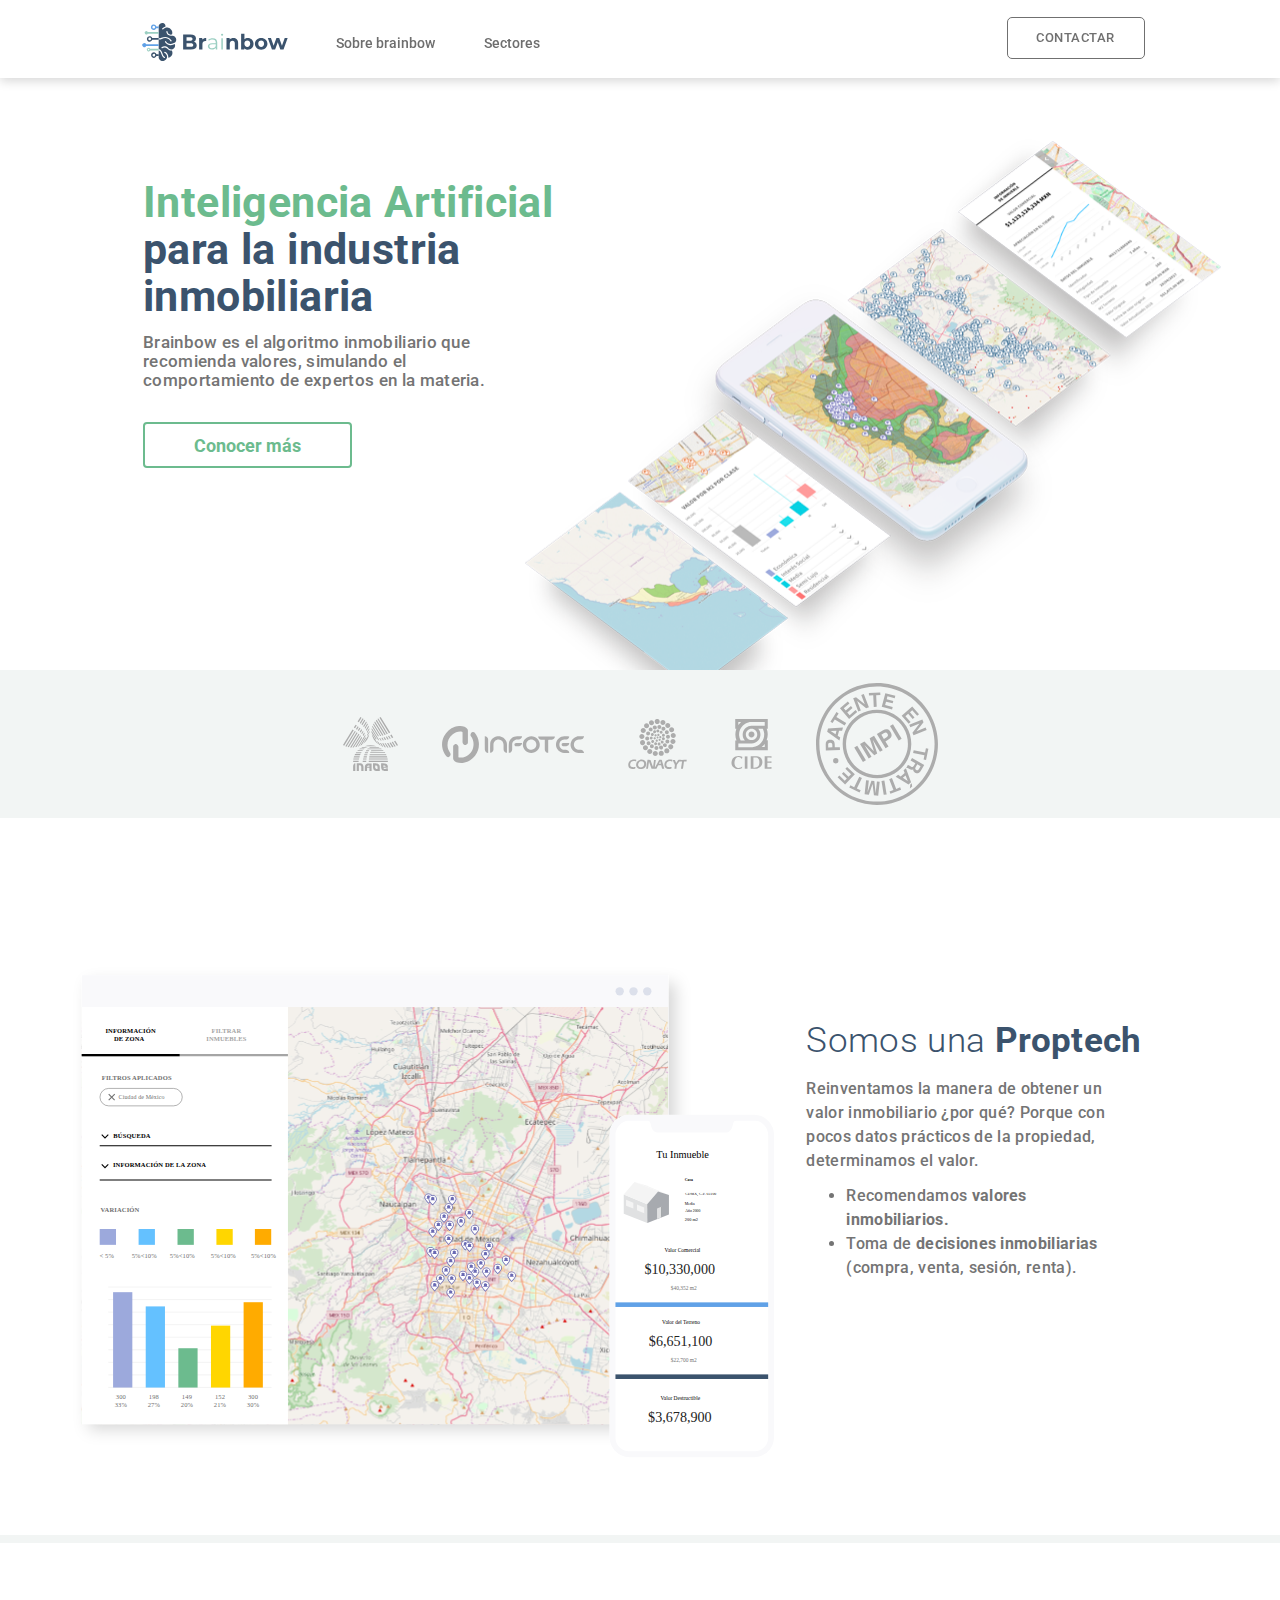
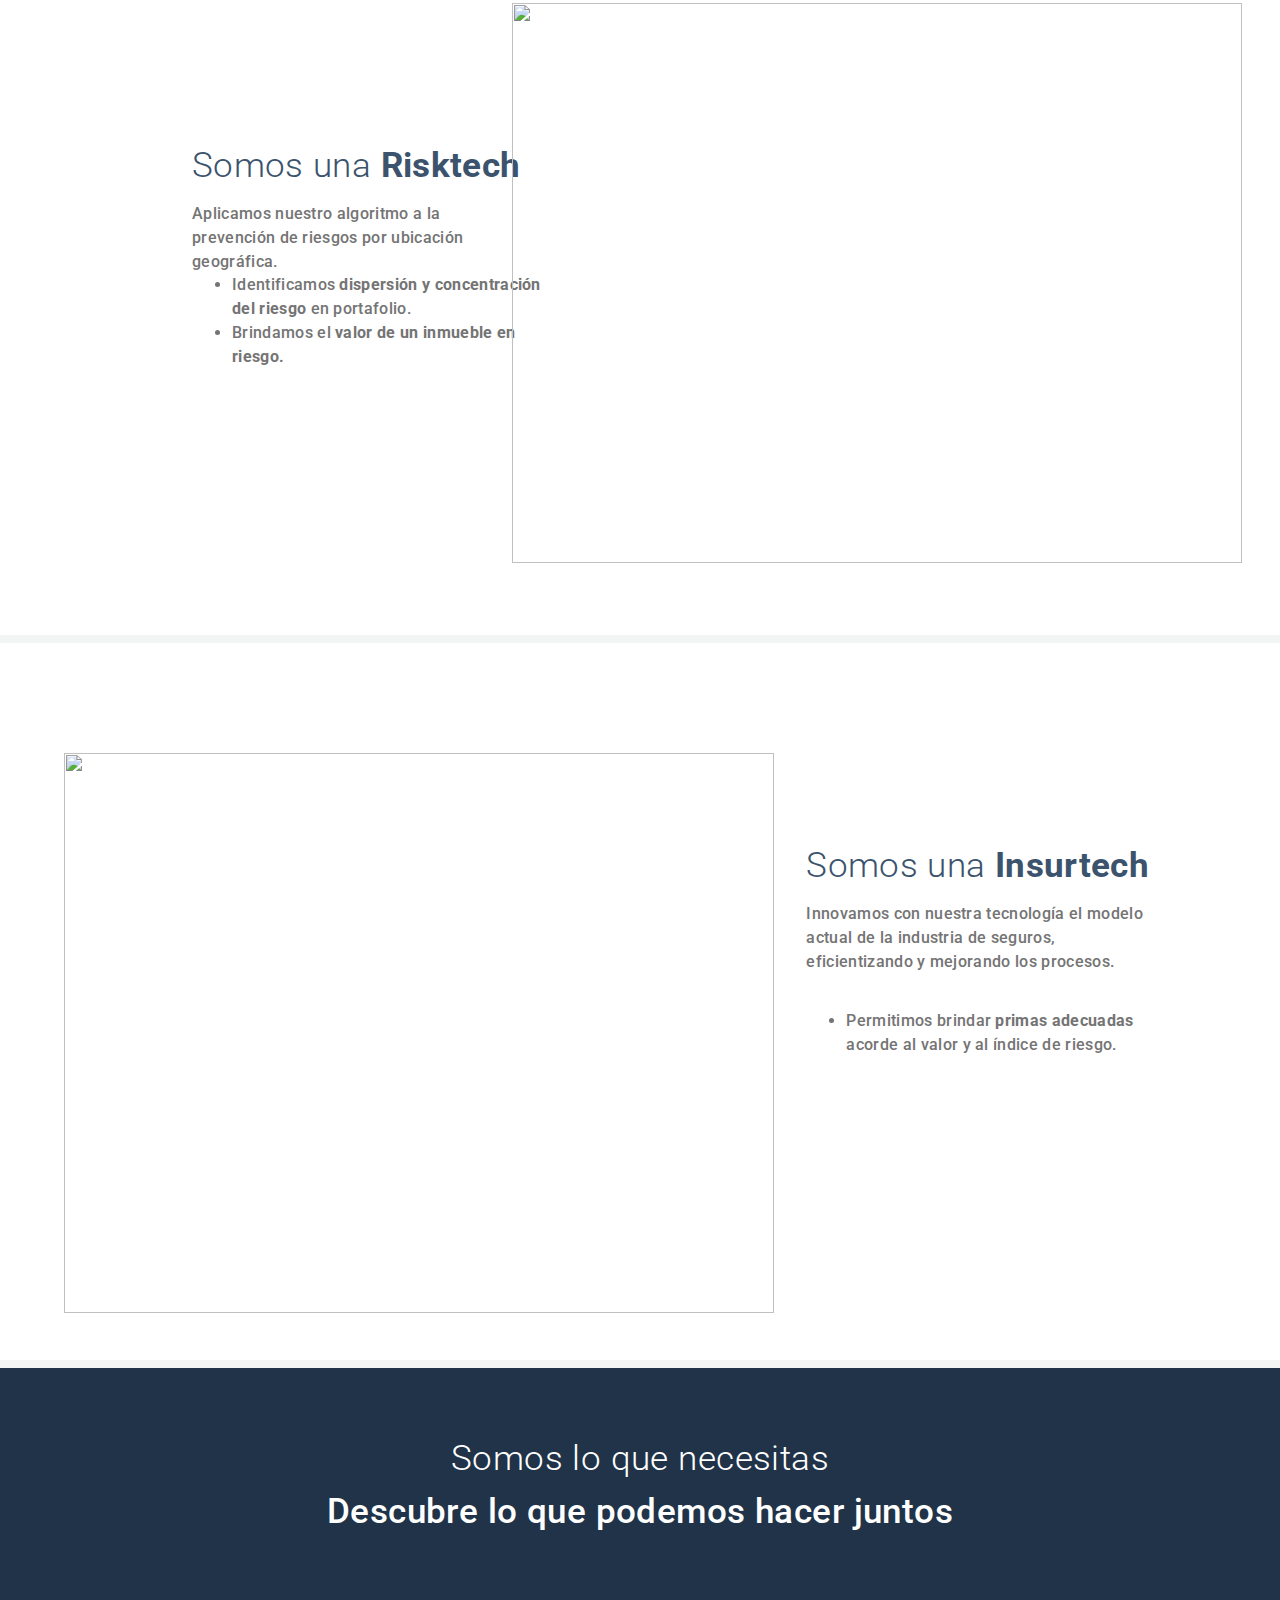
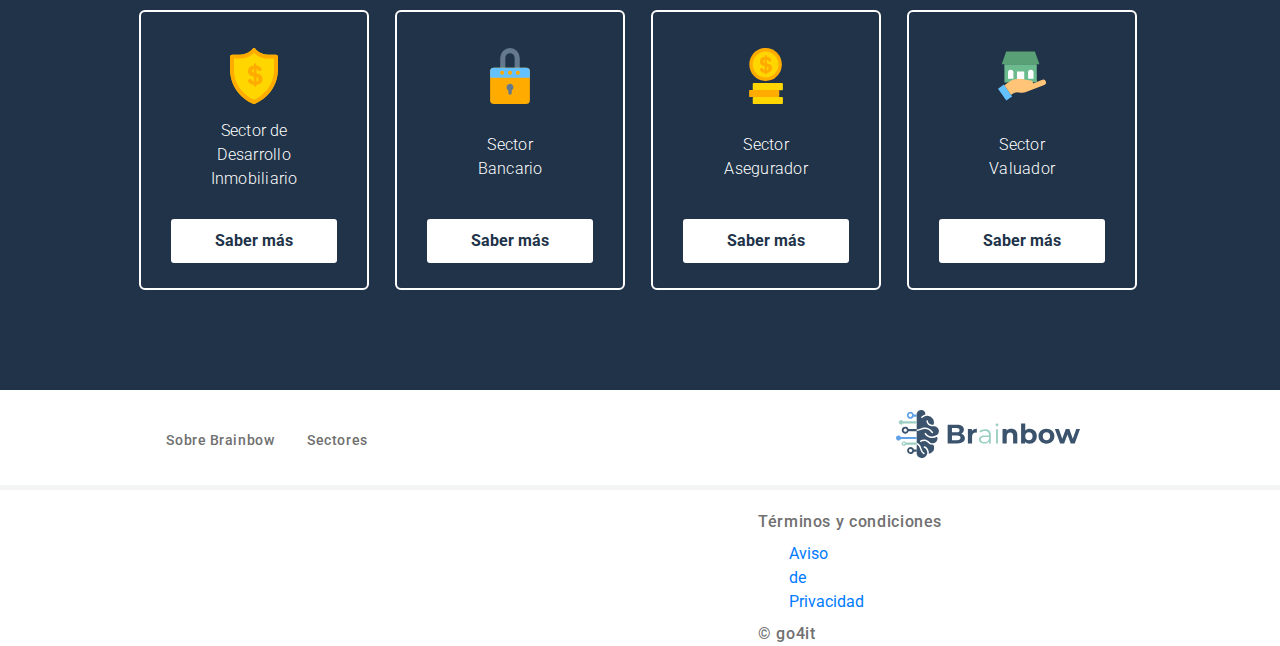
==== index.html @ 915cfb54 "Aviso de privacidad link" ====
﻿<!DOCTYPE html>
<html lang="en">
  <head>

    <title>Brainbow</title>
      <link rel="icon" href="img/logo_iconob.ico">

    <!-- Required meta tags -->
    <meta charset="utf-8">
    <meta name="viewport" content="width=device-width, initial-scale=1, shrink-to-fit=no">

    <!-- Bootstrap CSS -->
    <link rel="stylesheet" href="https://maxcdn.bootstrapcdn.com/bootstrap/4.0.0/css/bootstrap.min.css" integrity="sha384-Gn5384xqQ1aoWXA+058RXPxPg6fy4IWvTNh0E263XmFcJlSAwiGgFAW/dAiS6JXm" crossorigin="anonymous">
    <link rel="stylesheet" href="css/index.css">
    <link href="https://fonts.googleapis.com/css?family=Roboto:300,500,700&display=swap" rel="stylesheet">
    <link href="https://fonts.googleapis.com/icon?family=Material+Icons" rel="stylesheet">

    <!-- Optional JavaScript -->
    <!-- jQuery first, then Popper.js, then Bootstrap JS -->
    <script src="https://code.jquery.com/jquery-3.2.1.slim.min.js" integrity="sha384-KJ3o2DKtIkvYIK3UENzmM7KCkRr/rE9/Qpg6aAZGJwFDMVNA/GpGFF93hXpG5KkN" crossorigin="anonymous"></script>
    <script src="https://cdnjs.cloudflare.com/ajax/libs/popper.js/1.12.9/umd/popper.min.js" integrity="sha384-ApNbgh9B+Y1QKtv3Rn7W3mgPxhU9K/ScQsAP7hUibX39j7fakFPskvXusvfa0b4Q" crossorigin="anonymous"></script>
    <script src="https://maxcdn.bootstrapcdn.com/bootstrap/4.0.0/js/bootstrap.min.js" integrity="sha384-JZR6Spejh4U02d8jOt6vLEHfe/JQGiRRSQQxSfFWpi1MquVdAyjUar5+76PVCmYl" crossorigin="anonymous"></script>
    <script type="text/javascript" src="js/brainbow.js"></script>


  </head>
  <body>
    <nav class="navbar navbar-expand-lg tamaño-renglon-1">
        <a href="index.html"><img src="img/logo_brainbow.svg" class="img-responsive navbar-brand logo"></a>
        <button class="btn navbar-toggler boton-menu" type="button" data-toggle="collapse" data-target="#navbarCollapsible">
        <i class="material-icons"> menu </i>
        </button>
        <div class="collapse navbar-collapse" id="navbarCollapsible">
          <ul class="navbar-nav  menu">
            <li class="nav-item posicion-item">
              <a href="about.html" class="nav-link  texto-menu t1m text-nowrap">Sobre <span class="tmbl">brainbow</span></a>
            </li>
            <li class="nav-item posicion-item">
              <a href="sectores.html" class="nav-link texto-menu text-nowrap">Sectores <span class="t2mi tmbl">empresariales</span></a>
            </li>
            <a href="contacto.html" class="contactar">Contactar</a>
            <img src="img/logo_brainbow_blanco.png" class="logo-blanco">
            <button id="boton2-menu" class="btn boton2-menu" role="link" onclick="window.location='contacto.html'">CONTACTAR</button>
          </ul>
        </div>
    </nav>

    <div class="seccion1 container-fluid">
      <p class="texto1-seccion1"><span style="color: #6CBB8E;">Inteligencia Artificial</span> para la industria inmobiliaria</p>
      <p class="texto2-seccion1">Brainbow es el algoritmo inmobiliario que recomienda valores, simulando el comportamiento de expertos en la materia.</p>
      <button id="boton1-seccion1"class=" btn boton1-seccion1" role="link" onclick="window.location='sectores.html'">Conocer más</button>
      <img src="img/Iphone_home.png" class="img-responsive imagen1-seccion1">
    </div>

    <div class="seccion2 container-fluid">
      <img src="img/logo-inaoe.svg" class="imagen1-seccion2">
      <img src="img/logo-infotec.svg" class="imagen2-seccion2">
      <img src="img/logo-conacyt.svg" class="imagen3-seccion2">
      <img src="img/logo-cide.svg" class="imagen4-seccion2">
      <img src="img/patente-tramite.svg" class="img-responsive imagen5-seccion2">
    </div>

    <div class="seccion3">
      <p class="texto1-seccion3">Somos una <span class="negra-seccion3">Proptech</span></p>
      <p class="texto2-seccion3">Reinventamos la manera de obtener un valor inmobiliario ¿por qué? Porque con pocos datos prácticos de la propiedad, determinamos el valor.</p>
      <ul class="lista-seccion3">
        <li>Recomendamos <span class="negra-seccion3">valores inmobiliarios.</span></li>
        <li>Toma de <span class="negra-seccion3">decisiones inmobiliarias</span> (compra, venta, sesión, renta).</li>
      </ul>
      <img src="img/proptech.svg" class="img-responsive imagen1-seccion3">
    </div>

    <div class="seccion4">
      <p class="texto1-seccion4">Somos una <span class="negra-seccion4">Risktech</span></p>
      <p class="texto2-seccion4">Aplicamos nuestro algoritmo a la prevención de riesgos por ubicación geográfica.</p>
      <ul class="lista-seccion4">
        <li>Identificamos <span class="negra-seccion4">dispersión y concentración del riesgo</span> en portafolio.</li>
        <li>Brindamos el <span class="negra-seccion4">valor de un inmueble en riesgo.</span></li>
      </ul>
      <img src="img/risktech.svg" class="img-responsive imagen1-seccion4">
    </div>

    <div class="seccion5">
      <p class="texto1-seccion5">Somos una <span class="negra-seccion5">Insurtech</span></p>
      <p class="texto2-seccion5">Innovamos con nuestra tecnología el modelo actual de la industria de seguros, eficientizando y mejorando los procesos.</p>
      <ul class="lista-seccion5">
        <li>Permitimos brindar <span class="negra-seccion5">primas adecuadas</span> acorde al valor y al índice de riesgo.</li>
      </ul>
      <img src="img/insurtech.svg" class="img-responsive imagen1-seccion5">
    </div>

    <div class="seccion6">
      <p class="texto1-seccion6">Somos lo que necesitas</p>
      <p class="texto2-seccion6">Descubre lo que podemos hacer juntos</p>
      <div class="row renglon-seccion6">
        <div class="col-xl-3 col-lg-3 col-md-6 col-sm-6 col-xs-12">
          <div class="card card-seccion6">
            <div class="card-body text-center">
              <img src="img/asegurador.svg" class="img-responsive imagen-seccion6">
              <p class="card-title titulocard1-seccion6">Sector de Desarrollo Inmobiliario</p>
              <button id="boton1-seccion6" class="btn boton1-seccion6 botones-s6" role="link" onclick="window.location='sectores.html'">Saber más</button>
            </div>
          </div>
        </div>
        <div class="col-xl-3 col-lg-3 col-md-6 col-sm-6 col-xs-12">
          <div class="card card-seccion6">
            <div class="card-body text-center">
              <img src="img/bancario.svg" class="img-responsive imagen-seccion6">
              <p class="card-title titulocard2-seccion6">Sector Bancario</p>
              <button id="boton2-seccion6" class="btn boton2-seccion6 botones-s6" role="link" onclick="window.location='sectores.html'">Saber más</button>
            </div>
          </div>
        </div>
        <div class="col-xl-3 col-lg-3 col-md-6 col-sm-6 col-xs-12">
          <div class="card card-seccion6">
            <div class="card-body text-center">
              <img src="img/valuador.svg" class="img-responsive imagen-seccion6">
              <p class="card-title titulocard3-seccion6">Sector Asegurador</p>
              <button id="boton3-seccion6" class="btn boton3-seccion6 botones-s6" role="link" onclick="window.location='sectores.html'">Saber más</button>
            </div>
          </div>
        </div>
        <div class="col-xl-3 col-lg-3 col-md-6 col-sm-6 col-xs-12">
          <div class="card card-seccion6">
            <div class="card-body text-center">
              <img src="img/inmobiliario.svg" class=" img-responsive imagen-seccion6">
              <p class="card-title titulocard4-seccion6">Sector Valuador</p>
              <button id="boton4-seccion6" class="btn boton4-seccion6 botones-s6" role="link" onclick="window.location='sectores.html'">Saber más</button>
            </div>
          </div>
        </div>
      </div>
    </div>

    <div class="seccion7">
      <a href="about.html" class="texto1-seccion7 links-footer">Sobre Brainbow</a>
      <a href="sectores.html" class="texto2-seccion7 links-footer">Sectores</a>
      <a href="index.html" class="logo-seccion7"><img src="img/logo_brainbow.svg"></a>
    </div>
<!--Footer start-->
    <footer class="footer-brainbow">
      <a href="#" class="texto1-footer links-footer">Términos y condiciones</a>
      
      <div class="col-2 col-sm-2 col-md-2 col-lg-2 weContainer">
          <a class="nav-link textFooterWelinks2" href="https://go4it.mx/Aviso%20de%20Privacidad%20Devising%20Solutions%20SAPI%20de%20CV.PDF">Aviso de Privacidad</a>
      </div>
          <a href="#" class="texto3-footer links-footer">© go4it</a>
</footer>

  </body>
</html>
---- css/index.css ----
/*navegación*/

.tamaño-renglon-1{
  position: fixed;
  height: 78px;
  padding-top: 13px;
  width: 100%;
  z-index: 2010;
  background: #FFFFFF 0% 0% no-repeat padding-box;
  box-shadow: 0px 3px 10px #00000029;
  opacity: 1;
  padding-left: 19%;

}

.logo{
  margin-left: 19%;
  height: 48px;
  width: 158px;
  display: flex;
}


.menu{
  font-size: 14px;
  margin-left: 4%;
  padding-bottom: 4px;
}

.texto-menu{
  color:#6E6E6E;
  margin-top: 3px;
  padding-right: 33px;
  font-family: 'Roboto', sans-serif;
  font-weight: 500;
}

.texto-menu:hover{
  color: #6CBB8E;
}

.texto-menu:active{
  color: #707070;
}

.texto-menu:focus{
  text-decoration: underline;
  color: #6CBB8E;
}

.nav-seleccion{
  color: #C7624A;
}

.nav-seleccion:hover{
  color: #C7624A;
}

.posicion-item{
  margin-top: 5px;
  padding-right: 33px;
}

.boton-menu{
  position: absolute;
  left: 10%;
}

.boton2-menu{
  position: absolute;
  margin-left: 39%;
  border: 1px solid #707070;
  border-radius: 5px;
  width: 138px;
  height: 42px;
  text-align: center;
  letter-spacing: 0.52px;
  color: #707070;
  text-transform: uppercase;
  opacity: 1;
  background: #FFFFFF 0% 0% no-repeat padding-box;
  font-size: 13px;
  font-family: 'Roboto', sans-serif;
  font-weight: 500;
}

.boton2-menu:hover{
  background: #DEDEDE 0% 0% no-repeat padding-box;
  color: #707070;
}

.boton2-menu:active{
  background: #FFFFFF 0% 0% no-repeat padding-box;
  border: 1px solid #707070;
}

.boton2-menu:focus{
  background: #FFFFFF 0% 0% no-repeat padding-box;
  border: 2px solid #6CBB8E;
}

.contactar{
  display: none;
}

.logo-blanco{
  display: none;
}


/*seccion1*/

.seccion1{
  position: static;
  height: 670px;
  width: 100%;
}

.texto1-seccion1{
  position: absolute;
  margin-left: 22%;
  margin-top: 10%;
  padding-right: 54%;
  text-align: left;
  font-size: 43px;
  font-family: 'Roboto', sans-serif;
  font-weight: 700;
  letter-spacing: 0.4px;
  line-height: 47px;
  color: #3B536D;
  opacity: 1;
}

.texto2-seccion1{
  position: absolute;
  margin-left: 22%;
  margin-top: 18.5%;
  padding-right: 56%;
  text-align: left;
  font-size: 17px;
  font-family: 'Roboto', sans-serif;
  font-weight: 500;
  letter-spacing: 0.32px;
  line-height: 19px;
  color: #747474;
  opacity: 1;
}

.boton1-seccion1{
  position: absolute;
  margin-left: 22%;
  margin-top: 24%;
  height: 46px;
  width: 209px;
  background: transparent;
  border: 2px solid #6CBB8E;
  border-radius: 4px;
  text-align: center;
  font-size: 18px;
  font-family: 'Roboto', sans-serif;
  font-weight: 700;
  letter-spacing: 0;
  color: #6CBB8E;
  opacity: 1;
}

.boton1-seccion1:hover{
  background: #6CBB8E 0% 0% no-repeat padding-box;
  color: #FFFFFF;
}

.boton1-seccion1:active{
  background: #FFFFFF 0% 0% no-repeat padding-box;
  border: 2px solid #6CBB8E;
  color: #6CBB8E;
}

.boton1-seccion1:focus{
  border: 2px solid #6CBB8E;
  background: #FFFFFF 0% 0% no-repeat padding-box;
  color: #6CBB8E;
}

.imagen1-seccion1{
  position: absolute;
  width: 97vh;
  height: 72vh;
  margin-left: 38%;
  margin-top: 100px;
  z-index: -1;
}

/*seccion2-icons*/

.seccion2{
  position: static;
  height: 148px;
  width: 100%;
  background: #F2F5F4 0% 0% no-repeat padding-box;
  opacity: 1;
  text-align: center;
  padding-top: 12px;
}

.imagen1-seccion2{
  width: 55px;
  height: 54px;
  margin-left: 20px;
  margin-right: 20px;
}
.imagen2-seccion2{
  width: 142px;
  height: 37px;
  margin-left: 20px;
  margin-right: 20px;
}
.imagen3-seccion2{
  width: 59px;
  height: 50px;
  margin-left: 20px;
  margin-right: 20px;
}
.imagen4-seccion2{
  width: 41px;
  height: 50px;
  margin-left: 20px;
  margin-right: 20px;
}
.imagen5-seccion2{
  width: 122px;
  height: 124px;
  margin-left: 20px;
  margin-right: 20px;
}


/*seccion3*/

.seccion3{
  position: static;
  height: 725px;
  background: #FFFFFF 0% 0% no-repeat padding-box;
  border-bottom: solid 8px;
  border-color: #F2F5F4;
  opacity: 1;
}

.texto1-seccion3{
  margin-left: 57%;
  margin-top: 197px;
  position: absolute;
  font-size: 35px;
  text-align: left;
  letter-spacing: 0.35px;
  color: #3B536D;
  font-family: 'Roboto', sans-serif;
  font-weight: 300;
  opacity: 1;
}

.texto2-seccion3{
  padding-right: 24%;
  margin-left: 57%;
  font-size: 16px;
  margin-top: 259px;
  position: absolute;
  text-align: left;
  letter-spacing: 0.32px;
  color: #747474;
  font-family: 'Roboto', sans-serif;
  font-weight: 500;
  opacity: 1;
}

.imagen1-seccion3{
  position: absolute;
  margin-left: 18%;
  margin-top: 110px;
  width: 710px;
  height: 560px;
}

.lista-seccion3{
  padding-right: 28%;
  margin-left: 56%;
  font-size: 16px;
  margin-top: 366px;
  position: absolute;
  text-align: left;
  letter-spacing: 0.32px;
  color: #747474;
  font-family: 'Roboto', sans-serif;
  font-weight: 500;
  opacity: 1;
}

.negra-seccion3{
  font-weight: 700;
}


/*seccion4*/

.seccion4{
  position: static;
  height: 700px;
  background: #FFFFFF 0% 0% no-repeat padding-box;
  border-bottom: solid 8px;
  border-color: #F2F5F4;
  opacity: 1;
}

.texto1-seccion4{
  margin-left: 24%;
  margin-top: 197px;
  position: absolute;
  font-size: 35px;
  text-align: left;
  letter-spacing: 0.35px;
  color: #3B536D;
  font-family: 'Roboto', sans-serif;
  font-weight: 300;
  opacity: 1;
}

.texto2-seccion4{
  padding-right: 59%;
  margin-left: 24%;
  font-size: 16px;
  margin-top: 259px;
  position: absolute;
  text-align: left;
  letter-spacing: 0.32px;
  color: #747474;
  font-family: 'Roboto', sans-serif;
  font-weight: 500;
  opacity: 1;
}

.imagen1-seccion4{
  position: absolute;
  margin-left: 48%;
  margin-top: 60px;
  width: 730px;
  height: 560px;
}

.lista-seccion4{
  padding-right: 56%;
  margin-left: 23%;
  font-size: 16px;
  margin-top: 330px;
  position: absolute;
  text-align: left;
  letter-spacing: 0.32px;
  color: #747474;
  font-family: 'Roboto', sans-serif;
  font-weight: 500;
  opacity: 1;
}

.negra-seccion4{
  font-weight: 700;
}


/*seccion5*/

.seccion5{
  position: static;
  height: 725px;
  background: #FFFFFF 0% 0% no-repeat padding-box;
  border-bottom: solid 8px;
  border-color: #F2F5F4;
  opacity: 1;
}

.texto1-seccion5{
  margin-left: 57%;
  margin-top: 197px;
  position: absolute;
  font-size: 35px;
  text-align: left;
  letter-spacing: 0.35px;
  color: #3B536D;
  font-family: 'Roboto', sans-serif;
  font-weight: 300;
  opacity: 1;
}

.texto2-seccion5{
  padding-right: 24%;
  margin-left: 57%;
  font-size: 16px;
  margin-top: 259px;
  position: absolute;
  text-align: left;
  letter-spacing: 0.32px;
  color: #747474;
  font-family: 'Roboto', sans-serif;
  font-weight: 500;
  opacity: 1;
}

.imagen1-seccion5{
  position: absolute;
  margin-left: 18%;
  margin-top: 110px;
  width: 710px;
  height: 560px;
}

.lista-seccion5{
  padding-right: 28%;
  margin-left: 56%;
  font-size: 16px;
  margin-top: 366px;
  position: absolute;
  text-align: left;
  letter-spacing: 0.32px;
  color: #747474;
  font-family: 'Roboto', sans-serif;
  font-weight: 500;
  opacity: 1;
}

.negra-seccion5{
  font-weight: 700;
}

/*seccion6*/

.seccion6{
  position: static;
  height: 622px;
  background: #203348 0% 0% no-repeat padding-box;
  opacity: 1;

}

.texto1-seccion6{
  text-align: center;
  font-size:35px;
  font-family: 'Roboto', sans-serif;
  font-weight: 300;
  letter-spacing: 0.42px;
  color: #FFFFFF;
  opacity: 1;
  padding-top: 65px;
  margin-bottom: 0;
}

.texto2-seccion6{
  text-align: center;
  font-size:35px;
  font-family: 'Roboto', sans-serif;
  font-weight: 500;
  letter-spacing: 0.42px;
  color: #FFFFFF;
  opacity: 1;
}

.renglon-seccion6{
  position: static;
  width: 1200px;
  margin-left: 20.5%;
  margin-top: 72px;
}

.card-seccion6{
  width: 230px;
  height: 280px;
  border: 2px solid #FFFFFF;
  border-radius: 6px;
  opacity: 1;
  margin-right: 27px;
  background: #203348 0% 0% no-repeat padding-box;

}

.imagen-seccion6{
  margin-top: 16px;
  width: 48.5px;
  height: 56px;
}

.titulocard1-seccion6{
  margin-top: 15px;
  padding-left: 30px;
  padding-right: 30px;
  text-align: center;
  font-size: 16px;
  font-family: 'Roboto', sans-serif;
  font-weight: 300;
  letter-spacing: 0.24px;
  color: #FFFFFF;
  opacity: 1;
}

.titulocard2-seccion6{
  margin-top: 29px;
  padding-left: 50px;
  padding-right: 50px;
  text-align: center;
  font-size: 16px;
  font-family: 'Roboto', sans-serif;
  font-weight: 300;
  letter-spacing: 0.24px;
  color: #FFFFFF;
  opacity: 1;
}

.titulocard3-seccion6{
  margin-top: 29px;
  padding-left: 30px;
  padding-right: 30px;
  text-align: center;
  font-size: 16px;
  font-family: 'Roboto', sans-serif;
  font-weight: 300;
  letter-spacing: 0.24px;
  color: #FFFFFF;
  opacity: 1;
}

.titulocard4-seccion6{
  margin-top: 29px;
  padding-left: 50px;
  padding-right: 50px;
  text-align: center;
  font-size: 16px;
  font-family: 'Roboto', sans-serif;
  font-weight: 300;
  letter-spacing: 0.24px;
  color: #FFFFFF;
  opacity: 1;
}

.boton1-seccion6{
  width: 168px;
  height: 46px;
  margin-top: 15px;
  font-size:16px;
  font-weight: 700;
  font-family: 'Roboto', sans-serif;
  letter-spacing: 0;
  color: #203348;
  opacity: 1;
  background: #FFFFFF 0% 0% no-repeat padding-box;
  border-radius: 4px;
}

.boton2-seccion6{
  width: 168px;
  margin-top: 25px;
  height: 46px;
  font-size:16px;
  font-weight: 700;
  font-family: 'Roboto', sans-serif;
  letter-spacing: 0;
  opacity: 1;
}

.boton3-seccion6{
  width: 168px;
  margin-top: 25px;
  height: 46px;
  font-size:16px;
  font-weight: 700;
  font-family: 'Roboto', sans-serif;
  letter-spacing: 0;
  opacity: 1;
}

.boton4-seccion6{
  width: 168px;
  margin-top: 25px;
  height: 46px;
  font-size:16px;
  font-weight: 700;
  font-family: 'Roboto', sans-serif;
  letter-spacing: 0;
  opacity: 1;

}

.botones-s6{
  background: #FFFFFF 0% 0% no-repeat padding-box;
  border-radius: 4px;
  color: #203348;
}

.botones-s6:hover{
  background: #4F7196 0% 0% no-repeat padding-box;
  color: #FFFFFF;
}

.botones-s6:active{
  background: #FFFFFF 0% 0% no-repeat padding-box;
  color: #203348;
}

.botones-s6:focus{
  background: #FFFFFF 0% 0% no-repeat padding-box;
  border: 2px solid #6CBB8E;
  color: #203348;
}

/*seccion7*/

.seccion7{
  position: static;
  height: 80px;
  border-bottom: solid 5px;
  border-color: #F2F5F4;
}

.texto1-seccion7{
  position: absolute;
  margin-left: 21%;
  margin-top: 20px;
  font-size:14px;
  font-weight: 500;
  font-family: 'Roboto', sans-serif;
  letter-spacing: 0.56px;
  color: #707070;
  opacity: 1;
  z-index: 2001;
}

.texto2-seccion7{
  position: absolute;
  margin-left: 30%;
  margin-top: 20px;
  font-size:14px;
  font-weight: 500;
  font-family: 'Roboto', sans-serif;
  letter-spacing: 0.56px;
  color: #707070;
  opacity: 1;
  z-index: 2002;
}

.logo-seccion7{
  margin-left: 66%;
  margin-top: 20px;
  height: 48px;
  width: 158px;
  display: flex;

}


/*footer*/

.footer-brainbow{
  position: static;
  height: 75px;
  padding-top: 20px;
  padding-left: 1020px;
}

.texto1-footer{
  font-size: 16px;
  font-family: 'Roboto', sans-serif;
  font-weight: 500;
  letter-spacing: 0.64px;
  color: #707070;
  opacity: 1;
  margin-right: 40px;
}

.texto2-footer{
  font-size: 16px;
  font-family: 'Roboto', sans-serif;
  font-weight: 500;
  letter-spacing: 0.64px;
  color: #707070;
  opacity: 1;
  margin-right: 40px;
  text-decoration: none;
}

.texto3-footer{
  font-size: 16px;
  font-family: 'Roboto', sans-serif;
  font-weight: 500;
  letter-spacing: 0.64px;
  color: #707070;
  opacity: 1;
}

.links-footer:hover{
  color: #6CBB8E;
}

.links-footer:active{
  color: #707070;
  text-decoration: none;
}

.links-footer:focus{
  text-decoration: underline;
  color: #6CBB8E;
}


@media only screen and (max-width:1919px) and (min-width:992px){

  /*navegación*/

  .tamaño-renglon-1{
    padding-left: 9%;
  }

  .logo{
    margin-left: 12%;
  }

  .boton-menu{
    position: absolute;
    left: 50%;
  }

  .t2mi{
    display: none;
  }

  .boton2-menu{
    margin-left: 53%;
    border: 1px solid #707070;
    border-radius: 5px;
    width: 138px;
    height: 42px;
  }

  .contactar{
    display: none;
  }

  .logo-blanco{
    display: none;
  }

  /*seccion1*/

  .texto1-seccion1{
    margin-left: 10%;
    margin-top: 14%;
  }

  .texto2-seccion1{
    margin-left: 10%;
    margin-top: 26%;
    padding-right: 60%;
  }

  .boton1-seccion1{
    margin-left: 10%;
    margin-top: 33%;
  }

  .imagen1-seccion1{
    width: 60%;
    height: 72%;
    margin-left: 37%;
    margin-top: 100px;
    z-index: -1;
  }


  /*seccion3*/

  .texto1-seccion3{
    margin-left: 63%;
    margin-top: 197px;
  }

  .texto2-seccion3{
    padding-right: 11%;
    margin-left: 63%;
  }

  .imagen1-seccion3{
    margin-left: 5%;
    margin-top: 110px;
  }

  .lista-seccion3{
    padding-right: 13%;
    margin-left: 63%;
  }

  /*seccion4*/

  .texto1-seccion4{
    margin-left: 15%;
    margin-top: 197px;
  }

  .texto2-seccion4{
    padding-right: 59%;
    margin-left: 15%;
  }

  .imagen1-seccion4{
    margin-left: 40%;
    margin-top: 60px;
  }

  .lista-seccion4{
    padding-right: 56%;
    margin-left: 15%;
  }


  /*seccion5*/

  .seccion5{
    height: 725px;
    background: #FFFFFF 0% 0% no-repeat padding-box;
    border-bottom: solid 8px;
    border-color: #F2F5F4;
    opacity: 1;
  }

  .texto1-seccion5{
    margin-left: 63%;
    margin-top: 197px;
    position: absolute;
    font-size: 35px;
    text-align: left;
    letter-spacing: 0.35px;
    color: #3B536D;
    font-family: 'Roboto', sans-serif;
    font-weight: 300;
    opacity: 1;
  }

  .texto2-seccion5{
    padding-right: 10%;
    margin-left: 63%;
    font-size: 16px;
    margin-top: 259px;
    position: absolute;
    text-align: left;
    letter-spacing: 0.32px;
    color: #747474;
    font-family: 'Roboto', sans-serif;
    font-weight: 500;
    opacity: 1;
  }

  .imagen1-seccion5{
    position: absolute;
    margin-left: 5%;
    margin-top: 110px;
    width: 710px;
    height: 560px;
  }

  .lista-seccion5{
    padding-right: 9%;
    margin-left: 63%;
    font-size: 16px;
    margin-top: 366px;
    position: absolute;
    text-align: left;
    letter-spacing: 0.32px;
    color: #747474;
    font-family: 'Roboto', sans-serif;
    font-weight: 500;
    opacity: 1;
  }

  .negra-seccion5{
    font-weight: 700;
  }

  /*seccion6*/

  .seccion6{
    height: 622px;
    background: #203348 0% 0% no-repeat padding-box;
    opacity: 1;

  }

  .texto1-seccion6{
    text-align: center;
    font-size:35px;
    font-family: 'Roboto', sans-serif;
    font-weight: 300;
    letter-spacing: 0.42px;
    color: #FFFFFF;
    opacity: 1;
    padding-top: 65px;
    margin-bottom: 0;
  }

  .texto2-seccion6{
    text-align: center;
    font-size:35px;
    font-family: 'Roboto', sans-serif;
    font-weight: 500;
    letter-spacing: 0.42px;
    color: #FFFFFF;
    opacity: 1;
  }

  .renglon-seccion6{
    position: static;
    width: 80%;
    margin-left: 9.7%;
    margin-top: 72px;
  }

  .card-seccion6{
    width: 230px;
    height: 280px;
    border: 2px solid #FFFFFF;
    border-radius: 6px;
    opacity: 1;
    margin-right: 27px;
    background: #203348 0% 0% no-repeat padding-box;

  }

  .imagen-seccion6{
    margin-top: 16px;
    width: 48.5px;
    height: 56px;
  }

  .titulocard1-seccion6{
    margin-top: 15px;
    padding-left: 30px;
    padding-right: 30px;
    text-align: center;
    font-size: 16px;
    font-family: 'Roboto', sans-serif;
    font-weight: 300;
    letter-spacing: 0.24px;
    color: #FFFFFF;
    opacity: 1;
  }

  .titulocard2-seccion6{
    margin-top: 29px;
    padding-left: 50px;
    padding-right: 50px;
    text-align: center;
    font-size: 16px;
    font-family: 'Roboto', sans-serif;
    font-weight: 300;
    letter-spacing: 0.24px;
    color: #FFFFFF;
    opacity: 1;
  }

  .titulocard3-seccion6{
    margin-top: 29px;
    padding-left: 30px;
    padding-right: 30px;
    text-align: center;
    font-size: 16px;
    font-family: 'Roboto', sans-serif;
    font-weight: 300;
    letter-spacing: 0.24px;
    color: #FFFFFF;
    opacity: 1;
  }

  .titulocard4-seccion6{
    margin-top: 29px;
    padding-left: 50px;
    padding-right: 50px;
    text-align: center;
    font-size: 16px;
    font-family: 'Roboto', sans-serif;
    font-weight: 300;
    letter-spacing: 0.24px;
    color: #FFFFFF;
    opacity: 1;
  }

  .boton1-seccion6{
    width: 168px;
    height: 46px;
    margin-top: 15px;
    font-size:16px;
    font-weight: 700;
    font-family: 'Roboto', sans-serif;
    letter-spacing: 0;
    color: #203348;
    opacity: 1;
    background: #FFFFFF 0% 0% no-repeat padding-box;
    border-radius: 4px;
  }

  .boton2-seccion6{
    width: 168px;
    margin-top: 25px;
    height: 46px;
    font-size:16px;
    font-weight: 700;
    font-family: 'Roboto', sans-serif;
    letter-spacing: 0;
    opacity: 1;
  }

  .boton3-seccion6{
    width: 168px;
    margin-top: 25px;
    height: 46px;
    font-size:16px;
    font-weight: 700;
    font-family: 'Roboto', sans-serif;
    letter-spacing: 0;
    opacity: 1;
  }

  .boton4-seccion6{
    width: 168px;
    margin-top: 25px;
    height: 46px;
    font-size:16px;
    font-weight: 700;
    font-family: 'Roboto', sans-serif;
    letter-spacing: 0;
    opacity: 1;

  }

  .botones-s6{
    background: #FFFFFF 0% 0% no-repeat padding-box;
    border-radius: 4px;
    color: #203348;
  }

  .botones-s6:hover{
    background: #4F7196 0% 0% no-repeat padding-box;
    color: #FFFFFF;
  }

  .botones-s6:active{
    background: #FFFFFF 0% 0% no-repeat padding-box;
    color: #203348;
  }

  .botones-s6:focus{
    background: #FFFFFF 0% 0% no-repeat padding-box;
    border: 2px solid #6CBB8E;
    color: #203348;
  }

  /*seccion7*/

  .seccion7{
    position: static;
    height: 80px;
    border-bottom: solid 5px;
    border-color: #F2F5F4;
  }

  .texto1-seccion7{
    position: absolute;
    margin-left: 13%;
    margin-top: 20px;
    font-size:14px;
    font-weight: 500;
    font-family: 'Roboto', sans-serif;
    letter-spacing: 0.56px;
    color: #707070;
    opacity: 1;
    z-index: 2001;
  }

  .texto2-seccion7{
    position: absolute;
    margin-left: 24%;
    margin-top: 20px;
    font-size:14px;
    font-weight: 500;
    font-family: 'Roboto', sans-serif;
    letter-spacing: 0.56px;
    color: #707070;
    opacity: 1;
    z-index: 2002;
  }

  .logo-seccion7{
    margin-left: 70%;
    margin-top: 20px;
    height: 48px;
    width: 158px;
    display: flex;

  }


  /*footer*/

  .footer-brainbow{
    padding-left: 758px;
  }

}

@media only screen and (max-width:1024px) and (min-width:992px){

  .texto1-seccion1 {
    position: absolute;
    margin-left: 10%;
    margin-top: 10%;
    padding-right: 54%;
  }

  .texto2-seccion1 {
    position: absolute;
    margin-left: 10%;
    margin-top: 33%;
    padding-right: 56%;
  }

  .boton1-seccion1 {
    margin-left: 10%;
    margin-top: 43%;
  }


  .imagen1-seccion3 {
    margin-left: 5%;
    margin-top: 110px;
    width: 50%;
  }

  .imagen1-seccion4 {
    margin-left: 40%;
    margin-top: 120px;
    width: 60%;
    height: 30%;
  }

  .imagen1-seccion5 {
    position: absolute;
    margin-left: 5%;
    margin-top: 110px;
    width: 50%;
    height: 560px;
  }

  .card-seccion6 {
    width: 200px;
    height: 250px;
    border: 2px solid #FFFFFF;
    border-radius: 6px;
    opacity: 1;
    margin-right: 40px;
    background: #203348 0% 0% no-repeat padding-box;
  }

  .titulocard2-seccion6 {
    margin-top: 29px;
    padding-left: 30px;
    padding-right: 30px;
  }

  .titulocard4-seccion6 {
    margin-top: 29px;
    padding-left: 30px;
    padding-right: 30px;
  }

  .boton1-seccion6 {
    margin-top: 5px;
  }

  .boton2-seccion6 {
    margin-top: 15px;
  }

  .boton3-seccion6{
    margin-top: 15px;
  }

  .boton4-seccion6 {
    margin-top: 15px;
  }

}


@media only screen and (max-width:991px) and (min-width:576px){

  /*navegación*/

  .tamaño-renglon-1{
    padding-left: 10%;

  }

  .logo{
    margin-left: 0%;
  }

  .menu{
    position: absolute;
    margin-left: -80px;
    margin-right: 30px;
    margin-top: 11px;
    background-color: #203348;
    width: 100vh;
    min-height: 100vh;
  }

  .texto-menu{
    padding-right: 0;
    font-family: 'Rubik', sans-serif;
    font-weight: 300;
    font-size: 33px;
    margin-left: 175px;
    margin-top: 30px;
    letter-spacing: 0.35px;
    color: #FFFFFF;
  }

  .t1m{
    margin-top: 200px;
  }

  .tmbl{
    font-weight: 700;
  }



  .boton-menu{
    left: 80%;
  }


  .icono-bm{
    color: #747474;
    width: 20px;
    height: 20px;
  }

  .icono-bc{
    color: #747474;
    width: 20px;
    height: 20px;
  }

  .boton2-menu{
    display: none;
  }

  .contactar{
    display: block;
    text-align: left;
    text-decoration: underline;
    font-size: 35px;
    font-family: 'Roboto', sans-serif;
    font-weight: 300;
    letter-spacing: 0.35px;
    color: #FFFFFF;
    margin-left: 175px;
    margin-top: 32px;
    opacity: 1;
  }

  .logo-blanco{
    display: block;
    width: 142px;
    height: 70px;
    margin-left: 320px;
    margin-top: 300px;
  }


  /*seccion1*/

  .seccion1{
    position: static;
    height: 900px;
    width: 100%;
  }

  .texto1-seccion1{
    position: absolute;
    margin-left: 20px;
    margin-top: 18%;
    padding-right: 20px;
    text-align: center;
    font-size: 43px;
    font-family: 'Roboto', sans-serif;
    font-weight: 700;
    letter-spacing: 0.4px;
    line-height: 47px;
    color: #3B536D;
    opacity: 1;
  }

  .texto2-seccion1{
    position: absolute;
    margin-left: 14%;
    margin-top: 33%;
    padding-right: 14%;
    text-align: center;
    font-size: 16px;
    font-family: 'Roboto', sans-serif;
    font-weight: 500;
    letter-spacing: 0.32px;
    line-height: 19px;
    color: #747474;
    opacity: 1;
  }

  .boton1-seccion1{
    position: absolute;
    margin-left: 35%;
    margin-top: 43%;
    height: 46px;
    width: 209px;
    background: transparent;
    border: 2px solid #6CBB8E;
    border-radius: 4px;
    text-align: center;
    font-size: 18px;
    font-family: 'Roboto', sans-serif;
    font-weight: 700;
    letter-spacing: 0;
    color: #6CBB8E;
    opacity: 1;
  }

  .boton1-seccion1:hover{
    background: #6CBB8E 0% 0% no-repeat padding-box;
    color: #FFFFFF;
  }

  .boton1-seccion1:active{
    background: #FFFFFF 0% 0% no-repeat padding-box;
    border: 2px solid #6CBB8E;
    color: #6CBB8E;
  }

  .boton1-seccion1:focus{
    border: 2px solid #6CBB8E;
    background: #FFFFFF 0% 0% no-repeat padding-box;
    color: #6CBB8E;
  }

  .imagen1-seccion1{
    position: absolute;
    width: 96%;
    height: 50%;
    margin-left: 0;
    margin-top: 400px;
    z-index: -1;
  }

  /*seccion2-icons*/

  .seccion2{
    position: static;
    height: 148px;
    width: 100%;
    background: #F2F5F4 0% 0% no-repeat padding-box;
    opacity: 1;
    text-align: center;
    padding-top: 12px;
  }

  .imagen1-seccion2{
    width: 55px;
    height: 54px;
    margin-left: 20px;
    margin-right: 20px;
  }
  .imagen2-seccion2{
    width: 142px;
    height: 37px;
    margin-left: 20px;
    margin-right: 20px;
  }
  .imagen3-seccion2{
    width: 59px;
    height: 50px;
    margin-left: 20px;
    margin-right: 20px;
  }
  .imagen4-seccion2{
    width: 41px;
    height: 50px;
    margin-left: 20px;
    margin-right: 20px;
  }
  .imagen5-seccion2{
    width: 122px;
    height: 124px;
    margin-left: 20px;
    margin-right: 20px;
  }


  /*seccion3*/

  .seccion3{
    position: static;
    height: 800px;
    background: #FFFFFF 0% 0% no-repeat padding-box;
    border-bottom: solid 8px;
    border-color: #F2F5F4;
    opacity: 1;
  }

  .texto1-seccion3{
    margin-left: 8%;
    margin-top: 13%;
    position: absolute;
    font-size: 35px;
    text-align: left;
    letter-spacing: 0.35px;
    color: #3B536D;
    font-family: 'Roboto', sans-serif;
    font-weight: 300;
    opacity: 1;
  }

  .texto2-seccion3{
    padding-right: 55%;
    margin-left: 8%;
    font-size: 16px;
    margin-top: 24%;
    position: absolute;
    text-align: left;
    letter-spacing: 0.32px;
    color: #747474;
    font-family: 'Roboto', sans-serif;
    font-weight: 500;
    opacity: 1;
  }

  .imagen1-seccion3{
    position: absolute;
    margin-left: 17%;
    margin-top: 420px;
    width: 484px;
    height: 340px;
  }

  .lista-seccion3{
    padding-right: 10%;
    margin-left: 55%;
    font-size: 16px;
    margin-top: 24%;
    position: absolute;
    text-align: left;
    letter-spacing: 0.32px;
    color: #747474;
    font-family: 'Roboto', sans-serif;
    font-weight: 500;
    opacity: 1;
  }

  .negra-seccion3{
    font-weight: 700;
  }


  /*seccion4*/

  .seccion4{
    position: static;
    height: 800px;
    background: #FFFFFF 0% 0% no-repeat padding-box;
    border-bottom: solid 8px;
    border-color: #F2F5F4;
    opacity: 1;
  }

  .texto1-seccion4{
    margin-left: 8%;
    margin-top: 13%;
    position: absolute;
    font-size: 35px;
    text-align: left;
    letter-spacing: 0.35px;
    color: #3B536D;
    font-family: 'Roboto', sans-serif;
    font-weight: 300;
    opacity: 1;
  }

  .texto2-seccion4{
    padding-right: 55%;
    margin-left: 8%;
    font-size: 16px;
    margin-top: 24%;
    position: absolute;
    text-align: left;
    letter-spacing: 0.32px;
    color: #747474;
    font-family: 'Roboto', sans-serif;
    font-weight: 500;
    opacity: 1;
  }

  .imagen1-seccion4{
    position: absolute;
    margin-left: 25%;
    margin-top: 400px;
    width: 380px;
    height: 366px;
  }

  .lista-seccion4{
    padding-right: 10%;
    margin-left: 55%;
    font-size: 16px;
    margin-top: 24%;
    position: absolute;
    text-align: left;
    letter-spacing: 0.32px;
    color: #747474;
    font-family: 'Roboto', sans-serif;
    font-weight: 500;
    opacity: 1;
  }

  .negra-seccion4{
    font-weight: 700;
  }


  /*seccion5*/

  .seccion5{
    position: static;
    height: 700px;
    background: #FFFFFF 0% 0% no-repeat padding-box;
    border-bottom: solid 8px;
    border-color: #F2F5F4;
    opacity: 1;
  }

  .texto1-seccion5{
    margin-left: 8%;
    margin-top: 13%;
    position: absolute;
    font-size: 35px;
    text-align: left;
    letter-spacing: 0.35px;
    color: #3B536D;
    font-family: 'Roboto', sans-serif;
    font-weight: 300;
    opacity: 1;
  }

  .texto2-seccion5{
    padding-right: 55%;
    margin-left: 8%;
    font-size: 16px;
    margin-top: 24%;
    position: absolute;
    text-align: left;
    letter-spacing: 0.32px;
    color: #747474;
    font-family: 'Roboto', sans-serif;
    font-weight: 500;
    opacity: 1;
  }

  .imagen1-seccion5{
    position: absolute;
    margin-left: 22%;
    margin-top: 300px;
    width: 460px;
    height: 387px;
  }

  .lista-seccion5{
    padding-right: 10%;
    margin-left: 55%;
    font-size: 16px;
    margin-top: 24%;
    position: absolute;
    text-align: left;
    letter-spacing: 0.32px;
    color: #747474;
    font-family: 'Roboto', sans-serif;
    font-weight: 500;
    opacity: 1;
  }

  .negra-seccion5{
    font-weight: 700;
  }

  /*seccion6*/

  .seccion6{
    position: static;
    display: block;
    text-align: center;
    height: 928px;
    background: #203348 0% 0% no-repeat padding-box;
    opacity: 1;

  }

  .texto1-seccion6{
    text-align: center;
    font-size:35px;
    font-family: 'Roboto', sans-serif;
    font-weight: 300;
    letter-spacing: 0.42px;
    color: #FFFFFF;
    opacity: 1;
    padding-top: 65px;
    margin-bottom: 0;
  }

  .texto2-seccion6{
    text-align: center;
    font-size:35px;
    font-family: 'Roboto', sans-serif;
    font-weight: 500;
    letter-spacing: 0.42px;
    color: #FFFFFF;
    opacity: 1;
  }

  .renglon-seccion6{
    position: static;
    display: inline-flex;
    align-items: center;
    width: 530px;
    margin-left: 0;
    margin-top: 100px;
  }

  .card-seccion6{
    width: 230px;
    height: 265px;
    margin-bottom: 40px;
    border: 2px solid #FFFFFF;
    border-radius: 6px;
    opacity: 1;
    margin-right: 27px;
    background: #203348 0% 0% no-repeat padding-box;

  }

  .imagen-seccion6{
    margin-top: 16px;
    width: 48.5px;
    height: 56px;
  }

  .titulocard1-seccion6{
    margin-top: 15px;
    padding-left: 30px;
    padding-right: 30px;
    text-align: center;
    font-size: 16px;
    font-family: 'Roboto', sans-serif;
    font-weight: 300;
    letter-spacing: 0.24px;
    color: #FFFFFF;
    opacity: 1;
  }

  .titulocard2-seccion6{
    margin-top: 29px;
    padding-left: 50px;
    padding-right: 50px;
    text-align: center;
    font-size: 16px;
    font-family: 'Roboto', sans-serif;
    font-weight: 300;
    letter-spacing: 0.24px;
    color: #FFFFFF;
    opacity: 1;
  }

  .titulocard3-seccion6{
    margin-top: 29px;
    padding-left: 30px;
    padding-right: 30px;
    text-align: center;
    font-size: 16px;
    font-family: 'Roboto', sans-serif;
    font-weight: 300;
    letter-spacing: 0.24px;
    color: #FFFFFF;
    opacity: 1;
  }

  .titulocard4-seccion6{
    margin-top: 29px;
    padding-left: 50px;
    padding-right: 50px;
    text-align: center;
    font-size: 16px;
    font-family: 'Roboto', sans-serif;
    font-weight: 300;
    letter-spacing: 0.24px;
    color: #FFFFFF;
    opacity: 1;
  }

  .boton1-seccion6{
    width: 168px;
    height: 46px;
    margin-top: 8px;
    font-size:16px;
    font-weight: 700;
    font-family: 'Roboto', sans-serif;
    letter-spacing: 0;
    color: #203348;
    opacity: 1;
    background: #FFFFFF 0% 0% no-repeat padding-box;
    border-radius: 4px;
  }

  .boton2-seccion6{
    width: 168px;
    margin-top: 18px;
    height: 46px;
    font-size:16px;
    font-weight: 700;
    font-family: 'Roboto', sans-serif;
    letter-spacing: 0;
    opacity: 1;
  }

  .boton3-seccion6{
    width: 168px;
    margin-top: 18px;
    height: 46px;
    font-size:16px;
    font-weight: 700;
    font-family: 'Roboto', sans-serif;
    letter-spacing: 0;
    opacity: 1;
  }

  .boton4-seccion6{
    width: 168px;
    margin-top: 18px;
    height: 46px;
    font-size:16px;
    font-weight: 700;
    font-family: 'Roboto', sans-serif;
    letter-spacing: 0;
    opacity: 1;

  }

  .botones-s6{
    background: #FFFFFF 0% 0% no-repeat padding-box;
    border-radius: 4px;
    color: #203348;
  }

  .botones-s6:hover{
    background: #4F7196 0% 0% no-repeat padding-box;
    color: #FFFFFF;
  }

  .botones-s6:active{
    background: #FFFFFF 0% 0% no-repeat padding-box;
    color: #203348;
  }

  .botones-s6:focus{
    background: #FFFFFF 0% 0% no-repeat padding-box;
    border: 2px solid #6CBB8E;
    color: #203348;
  }

  /*seccion7*/

  .seccion7{
    position: static;
    height: 80px;
    border-bottom: solid 5px;
    border-color: #F2F5F4;
  }

  .texto1-seccion7{
    position: absolute;
    margin-left: 12%;
    margin-top: 28px;
    font-size:14px;
    font-weight: 500;
    font-family: 'Roboto', sans-serif;
    letter-spacing: 0.56px;
    color: #707070;
    opacity: 1;
    z-index: 2001;
  }

  .texto2-seccion7{
    position: absolute;
    margin-left: 30%;
    margin-top: 28px;
    font-size:14px;
    font-weight: 500;
    font-family: 'Roboto', sans-serif;
    letter-spacing: 0.56px;
    color: #707070;
    opacity: 1;
    z-index: 2002;
  }

  .logo-seccion7{
    display: block;
    margin-left: 69%;
    margin-top: 21px;
    height: 38px;
    width: 130px;
    position: absolute;
  }


  /*footer*/

  .footer-brainbow{
    padding-left: 90px;
  }

}

@media only screen and (max-width:575px){

  .tamaño-renglon-1{
    height: 46px;
    padding-top: 4px;
    width: 100%;
    padding-left: 0;
  }

  .logo{
    margin-left: 12%;
    height: 43px;
    width: 100px;
  }

  .menu{
    margin-left: 0;
    margin-right: 30px;
    background-color: #203348;
    width: 100vh;
    min-height: 100vh;

  }

  .texto-menu{
    font-weight: 300;
    font-size: 20px;
    margin-left: 4%;
    margin-top: 10px;
    color: #FFFFFF;
  }

  .t1m{
    margin-top: 100px;
  }

  .t1mi{
    display: block;
  }

  .tmbl{
    font-weight: 700;
  }

  .boton-menu{
    position: absolute;
    left: 81%;
    margin-top: 4px;
    color: #747474;
  }


  .boton2-menu{
    display: none;
  }

  .contactar{
    display: block;
    text-align: left;
    text-decoration: underline;
    font-size: 20px;
    font-family: 'Roboto', sans-serif;
    font-weight: 300;
    letter-spacing: 0.35px;
    color: #FFFFFF;
    margin-left: 4%;
    margin-top: 20px;
    opacity: 1;
  }

  .logo-blanco{
    display: block;
    width: 135px;
    height: 70px;
    margin-left: 120px;
    margin-top: 300px;
  }


  /*seccion1*/


  .texto1-seccion1{
    position: absolute;
    margin-left: 10%;
    margin-top: 28%;
    padding-right: 10%;
    text-align: center;
    font-size: 25px;
    font-family: 'Roboto', sans-serif;
    font-weight: 700;
    letter-spacing: 0.25px;
    line-height: 29px;
    color: #3B536D;
    opacity: 1;
  }

  .texto2-seccion1{
    position: absolute;
    margin-left: 4%;
    margin-top: 59%;
    padding-right: 4%;
    text-align: center;
    font-size: 14px;
    font-family: 'Roboto', sans-serif;
    font-weight: 500;
    letter-spacing: 0.28px;
    line-height: 16px;
    color: #747474;
    opacity: 1;
  }

  .boton1-seccion1{
    position: absolute;
    margin-left: 19%;
    margin-top: 150%;
    height: 46px;
    width: 209px;
    background: transparent;
    border: 2px solid #6CBB8E;
    border-radius: 4px;
    text-align: center;
    font-size: 18px;
    font-family: 'Roboto', sans-serif;
    font-weight: 700;
    letter-spacing: 0;
    color: #6CBB8E;
    opacity: 1;
  }

  .imagen1-seccion1{
    position: absolute;
    width: 93%;
    height: 32%;
    margin-left: 0%;
    margin-top: 78%;
    z-index: -1;
  }

  /*seccion2-icons*/

  .seccion2{
    position: static;
    height: 70px;
    width: 100%;
    background: #F2F5F4 0% 0% no-repeat padding-box;
    opacity: 1;
    text-align: center;
    padding-top: 5px;
  }

  .imagen1-seccion2{
    width: 26px;
    height: 25px;
    margin-left: 10px;
    margin-right: 10px;
  }
  .imagen2-seccion2{
    width: 67px;
    height: 17.5px;
    margin-left: 10px;
    margin-right: 10px;
  }
  .imagen3-seccion2{
    width: 28px;
    height: 24px;
    margin-left: 10px;
    margin-right: 10px;
  }
  .imagen4-seccion2{
    width: 19px;
    height: 24px;
    margin-left: 10px;
    margin-right: 10px;
  }
  .imagen5-seccion2{
    width: 57px;
    height: 58px;
    margin-left: 10px;
    margin-right: 10px;
  }


  /*seccion3*/

  .seccion3{
    height: 700px;
    background: #FFFFFF 0% 0% no-repeat padding-box;
    border-bottom: solid 8px;
    border-color: #F2F5F4;
    opacity: 1;
  }

  .texto1-seccion3{
    margin-left: 10%;
    margin-top: 69px;
    position: absolute;
    font-size: 20px;
    text-align: left;
    letter-spacing: 0.2px;
    color: #3B536D;
    font-family: 'Roboto', sans-serif;
    font-weight: 300;
    opacity: 1;
  }

  .texto2-seccion3{
    padding-right: 11%;
    margin-left: 10%;
    font-size: 14px;
    margin-top: 135px;
    position: absolute;
    text-align: left;
    letter-spacing: 0.28px;
    line-height: 25px;
    color: #747474;
    font-family: 'Roboto', sans-serif;
    font-weight: 500;
    opacity: 1;
  }

  .imagen1-seccion3{
    position: absolute;
    margin-left: 3%;
    margin-top: 390px;
    width: 350px;
    height: 270px;
  }

  .lista-seccion3{
    padding-right: 13%;
    margin-left: 10%;
    font-size: 14px;
    margin-top: 265px;
    position: absolute;
    text-align: left;
    letter-spacing: 0.28px;
    line-height: 25px;
    color: #747474;
    font-family: 'Roboto', sans-serif;
    font-weight: 500;
    opacity: 1;
  }

  .negra-seccion3{
    font-weight: 700;
  }


  /*seccion4*/

  .seccion4{
    height: 700px;
    background: #FFFFFF 0% 0% no-repeat padding-box;
    border-bottom: solid 8px;
    border-color: #F2F5F4;
    opacity: 1;
  }

  .texto1-seccion4{
    margin-left: 10%;
    margin-top: 69px;
    position: absolute;
    font-size: 20px;
    text-align: left;
    letter-spacing: 0.2px;
    color: #3B536D;
    font-family: 'Roboto', sans-serif;
    font-weight: 300;
    opacity: 1;
  }

  .texto2-seccion4{
    padding-right: 11%;
    margin-left: 10%;
    font-size: 14px;
    margin-top: 135px;
    position: absolute;
    text-align: left;
    letter-spacing: 0.28px;
    line-height: 25px;
    color: #747474;
    font-family: 'Roboto', sans-serif;
    font-weight: 500;
    opacity: 1;
  }

  .imagen1-seccion4{
    position: absolute;
    margin-left: 3%;
    margin-top: 390px;
    width: 350px;
    height: 270px;
  }

  .lista-seccion4{
    padding-right: 13%;
    margin-left: 10%;
    font-size: 14px;
    margin-top: 265px;
    position: absolute;
    text-align: left;
    letter-spacing: 0.28px;
    line-height: 25px;
    color: #747474;
    font-family: 'Roboto', sans-serif;
    font-weight: 500;
    opacity: 1;
  }

  .negra-seccion4{
    font-weight: 700;
  }


  /*seccion5*/

  .seccion5{
    height: 725px;
    background: #FFFFFF 0% 0% no-repeat padding-box;
    border-bottom: solid 8px;
    border-color: #F2F5F4;
    opacity: 1;
  }

  .texto1-seccion5{
    margin-left: 10%;
    margin-top: 69px;
    position: absolute;
    font-size: 20px;
    text-align: left;
    letter-spacing: 0.2px;
    color: #3B536D;
    font-family: 'Roboto', sans-serif;
    font-weight: 300;
    opacity: 1;
  }

  .texto2-seccion5{
    padding-right: 11%;
    margin-left: 10%;
    font-size: 14px;
    margin-top: 135px;
    position: absolute;
    text-align: left;
    letter-spacing: 0.28px;
    line-height: 25px;
    color: #747474;
    font-family: 'Roboto', sans-serif;
    font-weight: 500;
    opacity: 1;
  }

  .imagen1-seccion5{
    position: absolute;
    margin-left: 3%;
    margin-top: 390px;
    width: 350px;
    height: 270px;
  }

  .lista-seccion5{
    padding-right: 13%;
    margin-left: 10%;
    font-size: 14px;
    margin-top: 265px;
    position: absolute;
    text-align: left;
    letter-spacing: 0.28px;
    line-height: 25px;
    color: #747474;
    font-family: 'Roboto', sans-serif;
    font-weight: 500;
    opacity: 1;
  }

  .negra-seccion5{
    font-weight: 700;
  }

  /*seccion6*/

  .seccion6{
    height: 1600px;
    background: #203348 0% 0% no-repeat padding-box;
    opacity: 1;


  }

  .texto1-seccion6{
    text-align: center;
    font-size:20px;
    font-family: 'Roboto', sans-serif;
    font-weight: 300;
    letter-spacing: 0.24px;
    color: #FFFFFF;
    opacity: 1;
    padding-top: 65px;
    margin-bottom: 0;
  }

  .texto2-seccion6{
    text-align: center;
    font-size:20px;
    font-family: 'Roboto', sans-serif;
    font-weight: 500;
    letter-spacing: 0.24px;
    line-height: 24px;
    padding-right: 45px;
    margin-left: 45px;
    margin-top: 16px;
    color: #FFFFFF;
    opacity: 1;
  }


  .renglon-seccion6{
    position: absolute;
    width: 80%;
    margin-left: 18%;
    margin-top: 72px;

  }

  .card-seccion6{

    width: 230px;
    height: 280px;
    border: 2px solid #FFFFFF;
    border-radius: 6px;
    opacity: 1;
    margin-right: 0;
    margin-bottom: 50px;
    background: #203348 0% 0% no-repeat padding-box;

  }

  .imagen-seccion6{
    margin-top: 16px;
    width: 48.5px;
    height: 56px;
  }

  .titulocard1-seccion6{
    margin-top: 15px;
    padding-left: 30px;
    padding-right: 30px;
    text-align: center;
    font-size: 16px;
    font-family: 'Roboto', sans-serif;
    font-weight: 300;
    letter-spacing: 0.24px;
    color: #FFFFFF;
    opacity: 1;
  }

  .titulocard2-seccion6{
    margin-top: 29px;
    padding-left: 50px;
    padding-right: 50px;
    text-align: center;
    font-size: 16px;
    font-family: 'Roboto', sans-serif;
    font-weight: 300;
    letter-spacing: 0.24px;
    color: #FFFFFF;
    opacity: 1;
  }

  .titulocard3-seccion6{
    margin-top: 29px;
    padding-left: 30px;
    padding-right: 30px;
    text-align: center;
    font-size: 16px;
    font-family: 'Roboto', sans-serif;
    font-weight: 300;
    letter-spacing: 0.24px;
    color: #FFFFFF;
    opacity: 1;
  }

  .titulocard4-seccion6{
    margin-top: 29px;
    padding-left: 50px;
    padding-right: 50px;
    text-align: center;
    font-size: 16px;
    font-family: 'Roboto', sans-serif;
    font-weight: 300;
    letter-spacing: 0.24px;
    color: #FFFFFF;
    opacity: 1;
  }

  .boton1-seccion6{
    width: 168px;
    height: 46px;
    margin-top: 15px;
    font-size:16px;
    font-weight: 700;
    font-family: 'Roboto', sans-serif;
    letter-spacing: 0;
    color: #203348;
    opacity: 1;
    background: #FFFFFF 0% 0% no-repeat padding-box;
    border-radius: 4px;
  }

  .boton2-seccion6{
    width: 168px;
    margin-top: 25px;
    height: 46px;
    font-size:16px;
    font-weight: 700;
    font-family: 'Roboto', sans-serif;
    letter-spacing: 0;
    opacity: 1;
  }

  .boton3-seccion6{
    width: 168px;
    margin-top: 25px;
    height: 46px;
    font-size:16px;
    font-weight: 700;
    font-family: 'Roboto', sans-serif;
    letter-spacing: 0;
    opacity: 1;
  }

  .boton4-seccion6{
    width: 168px;
    margin-top: 25px;
    height: 46px;
    font-size:16px;
    font-weight: 700;
    font-family: 'Roboto', sans-serif;
    letter-spacing: 0;
    opacity: 1;

  }

  .botones-s6{
    background: #FFFFFF 0% 0% no-repeat padding-box;
    border-radius: 4px;
    color: #203348;
  }

  .botones-s6:hover{
    background: #4F7196 0% 0% no-repeat padding-box;
    color: #FFFFFF;
  }

  .botones-s6:active{
    background: #FFFFFF 0% 0% no-repeat padding-box;
    color: #203348;
  }

  .botones-s6:focus{
    background: #FFFFFF 0% 0% no-repeat padding-box;
    border: 2px solid #6CBB8E;
    color: #203348;
  }

  /*seccion7*/

  .seccion7{
    position: static;
    height: 170px;
    border-bottom: solid 5px;
    border-color: #F2F5F4;
  }

  .texto1-seccion7{
    position: absolute;
    margin-left: 9%;
    margin-top: 93px;
    font-size:14px;
    font-weight: 500;
    font-family: 'Roboto', sans-serif;
    letter-spacing: 0.56px;
    color: #707070;
    opacity: 1;
    z-index: 2001;
  }

  .texto2-seccion7{
    position: absolute;
    margin-left: 9%;
    margin-top: 125px;
    font-size:14px;
    font-weight: 500;
    font-family: 'Roboto', sans-serif;
    letter-spacing: 0.56px;
    color: #707070;
    opacity: 1;
    z-index: 2002;
  }

  .logo-seccion7{
    position: absolute;
    margin-left: -7%;
    margin-top: 29px;
    height: 48px;
    width: 141px;

  }


  /*footer*/

  .footer-brainbow{
    height: 170px;
    padding-left: 0px;
  }

  .texto1-footer{
    position: absolute;
    margin-right: 0;
    margin-left: 9%;
  }

  .texto2-footer{
    position: absolute;
    margin-right: 0;
    margin-left: 9%;
    margin-top: 30px;
  }

  .texto3-footer{
    font-size: 16px;
    font-family: 'Roboto', sans-serif;
    font-weight: 500;
    letter-spacing: 0.64px;
    color: #707070;
    opacity: 1;
  }

  .texto3-footer{
    position: absolute;
    margin-left: 75%;
    margin-top: 95px;
  }

}


@media only screen and (max-width:320px){

  .tamaño-renglon-1{
    height: 46px;
    padding-top: 4px;
    width: 100%;
    padding-left: 0;
  }

  .logo{
    margin-left: 12%;
    height: 43px;
    width: 100px;
  }

  .menu{
    margin-left: 0;
    margin-right: 30px;
    background-color: #203348;
    width: 100vh;
    min-height: 100vh;

  }

  .texto-menu{
    font-weight: 300;
    font-size: 20px;
    margin-left: 4%;
    margin-top: 10px;
    color: #FFFFFF;
  }

  .t1m{
    margin-top: 100px;
  }

  .t1mi{
    display: block;
  }

  .tmbl{
    font-weight: 700;
  }

  .boton-menu{
    position: absolute;
    left: 81%;
    margin-top: 4px;
    color: #747474;
  }


  .boton2-menu{
    display: none;
  }

  .contactar{
    display: block;
    text-align: left;
    text-decoration: underline;
    font-size: 20px;
    font-family: 'Roboto', sans-serif;
    font-weight: 300;
    letter-spacing: 0.35px;
    color: #FFFFFF;
    margin-left: 4%;
    margin-top: 20px;
    opacity: 1;
  }

  .logo-blanco{
    display: block;
    width: 135px;
    height: 70px;
    margin-left: 120px;
    margin-top: 300px;
  }


  /*seccion1*/


  .texto1-seccion1{
    position: absolute;
    margin-left: 10%;
    margin-top: 28%;
    padding-right: 10%;
    text-align: center;
    font-size: 25px;
    font-family: 'Roboto', sans-serif;
    font-weight: 700;
    letter-spacing: 0.25px;
    line-height: 29px;
    color: #3B536D;
    opacity: 1;
  }

  .texto2-seccion1{
    position: absolute;
    margin-left: 4%;
    margin-top: 59%;
    padding-right: 4%;
    text-align: center;
    font-size: 14px;
    font-family: 'Roboto', sans-serif;
    font-weight: 500;
    letter-spacing: 0.28px;
    line-height: 16px;
    color: #747474;
    opacity: 1;
  }

  .boton1-seccion1{
    position: absolute;
    margin-left: 19%;
    margin-top: 150%;
    height: 46px;
    width: 209px;
    background: transparent;
    border: 2px solid #6CBB8E;
    border-radius: 4px;
    text-align: center;
    font-size: 18px;
    font-family: 'Roboto', sans-serif;
    font-weight: 700;
    letter-spacing: 0;
    color: #6CBB8E;
    opacity: 1;
  }

  .imagen1-seccion1{
    position: absolute;
    width: 93%;
    height: 32%;
    margin-left: 0%;
    margin-top: 78%;
    z-index: -1;
  }

  /*seccion2-icons*/

  .seccion2{
    position: static;
    height: 70px;
    width: 100%;
    background: #F2F5F4 0% 0% no-repeat padding-box;
    opacity: 1;
    text-align: center;
    padding-top: 5px;
  }

  .imagen1-seccion2{
    width: 26px;
    height: 25px;
    margin-left: 10px;
    margin-right: 10px;
  }
  .imagen2-seccion2{
    width: 67px;
    height: 17.5px;
    margin-left: 10px;
    margin-right: 10px;
  }
  .imagen3-seccion2{
    width: 28px;
    height: 24px;
    margin-left: 10px;
    margin-right: 10px;
  }
  .imagen4-seccion2{
    width: 19px;
    height: 24px;
    margin-left: 10px;
    margin-right: 10px;
  }
  .imagen5-seccion2{
    width: 57px;
    height: 58px;
    margin-left: 10px;
    margin-right: 10px;
  }


  /*seccion3*/

  .seccion3{
    height: 700px;
    background: #FFFFFF 0% 0% no-repeat padding-box;
    border-bottom: solid 8px;
    border-color: #F2F5F4;
    opacity: 1;
  }

  .texto1-seccion3{
    margin-left: 10%;
    margin-top: 69px;
    position: absolute;
    font-size: 20px;
    text-align: left;
    letter-spacing: 0.2px;
    color: #3B536D;
    font-family: 'Roboto', sans-serif;
    font-weight: 300;
    opacity: 1;
  }

  .texto2-seccion3{
    padding-right: 11%;
    margin-left: 10%;
    font-size: 14px;
    margin-top: 135px;
    position: absolute;
    text-align: left;
    letter-spacing: 0.28px;
    line-height: 25px;
    color: #747474;
    font-family: 'Roboto', sans-serif;
    font-weight: 500;
    opacity: 1;
  }

  .imagen1-seccion3{
    position: absolute;
    margin-left: 3%;
    margin-top: 390px;
    width: 300px;
    height: 230px;
  }

  .lista-seccion3{
    padding-right: 13%;
    margin-left: 10%;
    font-size: 14px;
    margin-top: 265px;
    position: absolute;
    text-align: left;
    letter-spacing: 0.28px;
    line-height: 25px;
    color: #747474;
    font-family: 'Roboto', sans-serif;
    font-weight: 500;
    opacity: 1;
  }

  .negra-seccion3{
    font-weight: 700;
  }


  /*seccion4*/

  .seccion4{
    height: 700px;
    background: #FFFFFF 0% 0% no-repeat padding-box;
    border-bottom: solid 8px;
    border-color: #F2F5F4;
    opacity: 1;
  }

  .texto1-seccion4{
    margin-left: 10%;
    margin-top: 69px;
    position: absolute;
    font-size: 20px;
    text-align: left;
    letter-spacing: 0.2px;
    color: #3B536D;
    font-family: 'Roboto', sans-serif;
    font-weight: 300;
    opacity: 1;
  }

  .texto2-seccion4{
    padding-right: 11%;
    margin-left: 10%;
    font-size: 14px;
    margin-top: 135px;
    position: absolute;
    text-align: left;
    letter-spacing: 0.28px;
    line-height: 25px;
    color: #747474;
    font-family: 'Roboto', sans-serif;
    font-weight: 500;
    opacity: 1;
  }

  .imagen1-seccion4{
    position: absolute;
    margin-left: 3%;
    margin-top: 390px;
    width: 310px;
    height: 230px;
  }

  .lista-seccion4{
    padding-right: 13%;
    margin-left: 10%;
    font-size: 14px;
    margin-top: 265px;
    position: absolute;
    text-align: left;
    letter-spacing: 0.28px;
    line-height: 25px;
    color: #747474;
    font-family: 'Roboto', sans-serif;
    font-weight: 500;
    opacity: 1;
  }

  .negra-seccion4{
    font-weight: 700;
  }


  /*seccion5*/

  .seccion5{
    height: 725px;
    background: #FFFFFF 0% 0% no-repeat padding-box;
    border-bottom: solid 8px;
    border-color: #F2F5F4;
    opacity: 1;
  }

  .texto1-seccion5{
    margin-left: 10%;
    margin-top: 69px;
    position: absolute;
    font-size: 20px;
    text-align: left;
    letter-spacing: 0.2px;
    color: #3B536D;
    font-family: 'Roboto', sans-serif;
    font-weight: 300;
    opacity: 1;
  }

  .texto2-seccion5{
    padding-right: 11%;
    margin-left: 10%;
    font-size: 14px;
    margin-top: 135px;
    position: absolute;
    text-align: left;
    letter-spacing: 0.28px;
    line-height: 25px;
    color: #747474;
    font-family: 'Roboto', sans-serif;
    font-weight: 500;
    opacity: 1;
  }

  .imagen1-seccion5{
    position: absolute;
    margin-left: 3%;
    margin-top: 390px;
    width: 310px;
    height: 230px;
  }

  .lista-seccion5{
    padding-right: 13%;
    margin-left: 10%;
    font-size: 14px;
    margin-top: 265px;
    position: absolute;
    text-align: left;
    letter-spacing: 0.28px;
    line-height: 25px;
    color: #747474;
    font-family: 'Roboto', sans-serif;
    font-weight: 500;
    opacity: 1;
  }

  .negra-seccion5{
    font-weight: 700;
  }

  /*seccion6*/

  .seccion6{
    height: 1600px;
    background: #203348 0% 0% no-repeat padding-box;
    opacity: 1;


  }

  .texto1-seccion6{
    text-align: center;
    font-size:20px;
    font-family: 'Roboto', sans-serif;
    font-weight: 300;
    letter-spacing: 0.24px;
    color: #FFFFFF;
    opacity: 1;
    padding-top: 65px;
    margin-bottom: 0;
  }

  .texto2-seccion6{
    text-align: center;
    font-size:20px;
    font-family: 'Roboto', sans-serif;
    font-weight: 500;
    letter-spacing: 0.24px;
    line-height: 24px;
    padding-right: 45px;
    margin-left: 45px;
    margin-top: 16px;
    color: #FFFFFF;
    opacity: 1;
  }


  .renglon-seccion6{
    position: absolute;
    width: 80%;
    margin-left: 18%;
    margin-top: 72px;

  }

  .card-seccion6{

    width: 230px;
    height: 280px;
    border: 2px solid #FFFFFF;
    border-radius: 6px;
    opacity: 1;
    margin-right: 0;
    margin-bottom: 50px;
    background: #203348 0% 0% no-repeat padding-box;

  }

  .imagen-seccion6{
    margin-top: 16px;
    width: 48.5px;
    height: 56px;
  }

  .titulocard1-seccion6{
    margin-top: 15px;
    padding-left: 30px;
    padding-right: 30px;
    text-align: center;
    font-size: 16px;
    font-family: 'Roboto', sans-serif;
    font-weight: 300;
    letter-spacing: 0.24px;
    color: #FFFFFF;
    opacity: 1;
  }

  .titulocard2-seccion6{
    margin-top: 29px;
    padding-left: 50px;
    padding-right: 50px;
    text-align: center;
    font-size: 16px;
    font-family: 'Roboto', sans-serif;
    font-weight: 300;
    letter-spacing: 0.24px;
    color: #FFFFFF;
    opacity: 1;
  }

  .titulocard3-seccion6{
    margin-top: 29px;
    padding-left: 30px;
    padding-right: 30px;
    text-align: center;
    font-size: 16px;
    font-family: 'Roboto', sans-serif;
    font-weight: 300;
    letter-spacing: 0.24px;
    color: #FFFFFF;
    opacity: 1;
  }

  .titulocard4-seccion6{
    margin-top: 29px;
    padding-left: 50px;
    padding-right: 50px;
    text-align: center;
    font-size: 16px;
    font-family: 'Roboto', sans-serif;
    font-weight: 300;
    letter-spacing: 0.24px;
    color: #FFFFFF;
    opacity: 1;
  }

  .boton1-seccion6{
    width: 168px;
    height: 46px;
    margin-top: 15px;
    font-size:16px;
    font-weight: 700;
    font-family: 'Roboto', sans-serif;
    letter-spacing: 0;
    color: #203348;
    opacity: 1;
    background: #FFFFFF 0% 0% no-repeat padding-box;
    border-radius: 4px;
  }

  .boton2-seccion6{
    width: 168px;
    margin-top: 25px;
    height: 46px;
    font-size:16px;
    font-weight: 700;
    font-family: 'Roboto', sans-serif;
    letter-spacing: 0;
    opacity: 1;
  }

  .boton3-seccion6{
    width: 168px;
    margin-top: 25px;
    height: 46px;
    font-size:16px;
    font-weight: 700;
    font-family: 'Roboto', sans-serif;
    letter-spacing: 0;
    opacity: 1;
  }

  .boton4-seccion6{
    width: 168px;
    margin-top: 25px;
    height: 46px;
    font-size:16px;
    font-weight: 700;
    font-family: 'Roboto', sans-serif;
    letter-spacing: 0;
    opacity: 1;

  }

  .botones-s6{
    background: #FFFFFF 0% 0% no-repeat padding-box;
    border-radius: 4px;
    color: #203348;
  }

  .botones-s6:hover{
    background: #4F7196 0% 0% no-repeat padding-box;
    color: #FFFFFF;
  }

  .botones-s6:active{
    background: #FFFFFF 0% 0% no-repeat padding-box;
    color: #203348;
  }

  .botones-s6:focus{
    background: #FFFFFF 0% 0% no-repeat padding-box;
    border: 2px solid #6CBB8E;
    color: #203348;
  }

  /*seccion7*/

  .seccion7{
    position: static;
    height: 170px;
    border-bottom: solid 5px;
    border-color: #F2F5F4;
  }

  .texto1-seccion7{
    position: absolute;
    margin-left: 9%;
    margin-top: 93px;
    font-size:14px;
    font-weight: 500;
    font-family: 'Roboto', sans-serif;
    letter-spacing: 0.56px;
    color: #707070;
    opacity: 1;
    z-index: 2001;
  }

  .texto2-seccion7{
    position: absolute;
    margin-left: 9%;
    margin-top: 125px;
    font-size:14px;
    font-weight: 500;
    font-family: 'Roboto', sans-serif;
    letter-spacing: 0.56px;
    color: #707070;
    opacity: 1;
    z-index: 2002;
  }

  .logo-seccion7{
    position: absolute;
    margin-left: -7%;
    margin-top: 29px;
    height: 48px;
    width: 141px;

  }


  /*footer*/

  .footer-brainbow{
    height: 170px;
    padding-left: 0px;
  }

  .texto1-footer{
    position: absolute;
    margin-right: 0;
    margin-left: 9%;
  }

  .texto2-footer{
    position: absolute;
    margin-right: 0;
    margin-left: 9%;
    margin-top: 30px;
  }

  .texto3-footer{
    font-size: 16px;
    font-family: 'Roboto', sans-serif;
    font-weight: 500;
    letter-spacing: 0.64px;
    color: #707070;
    opacity: 1;
  }

  .texto3-footer{
    position: absolute;
    margin-left: 75%;
    margin-top: 95px;
  }

}
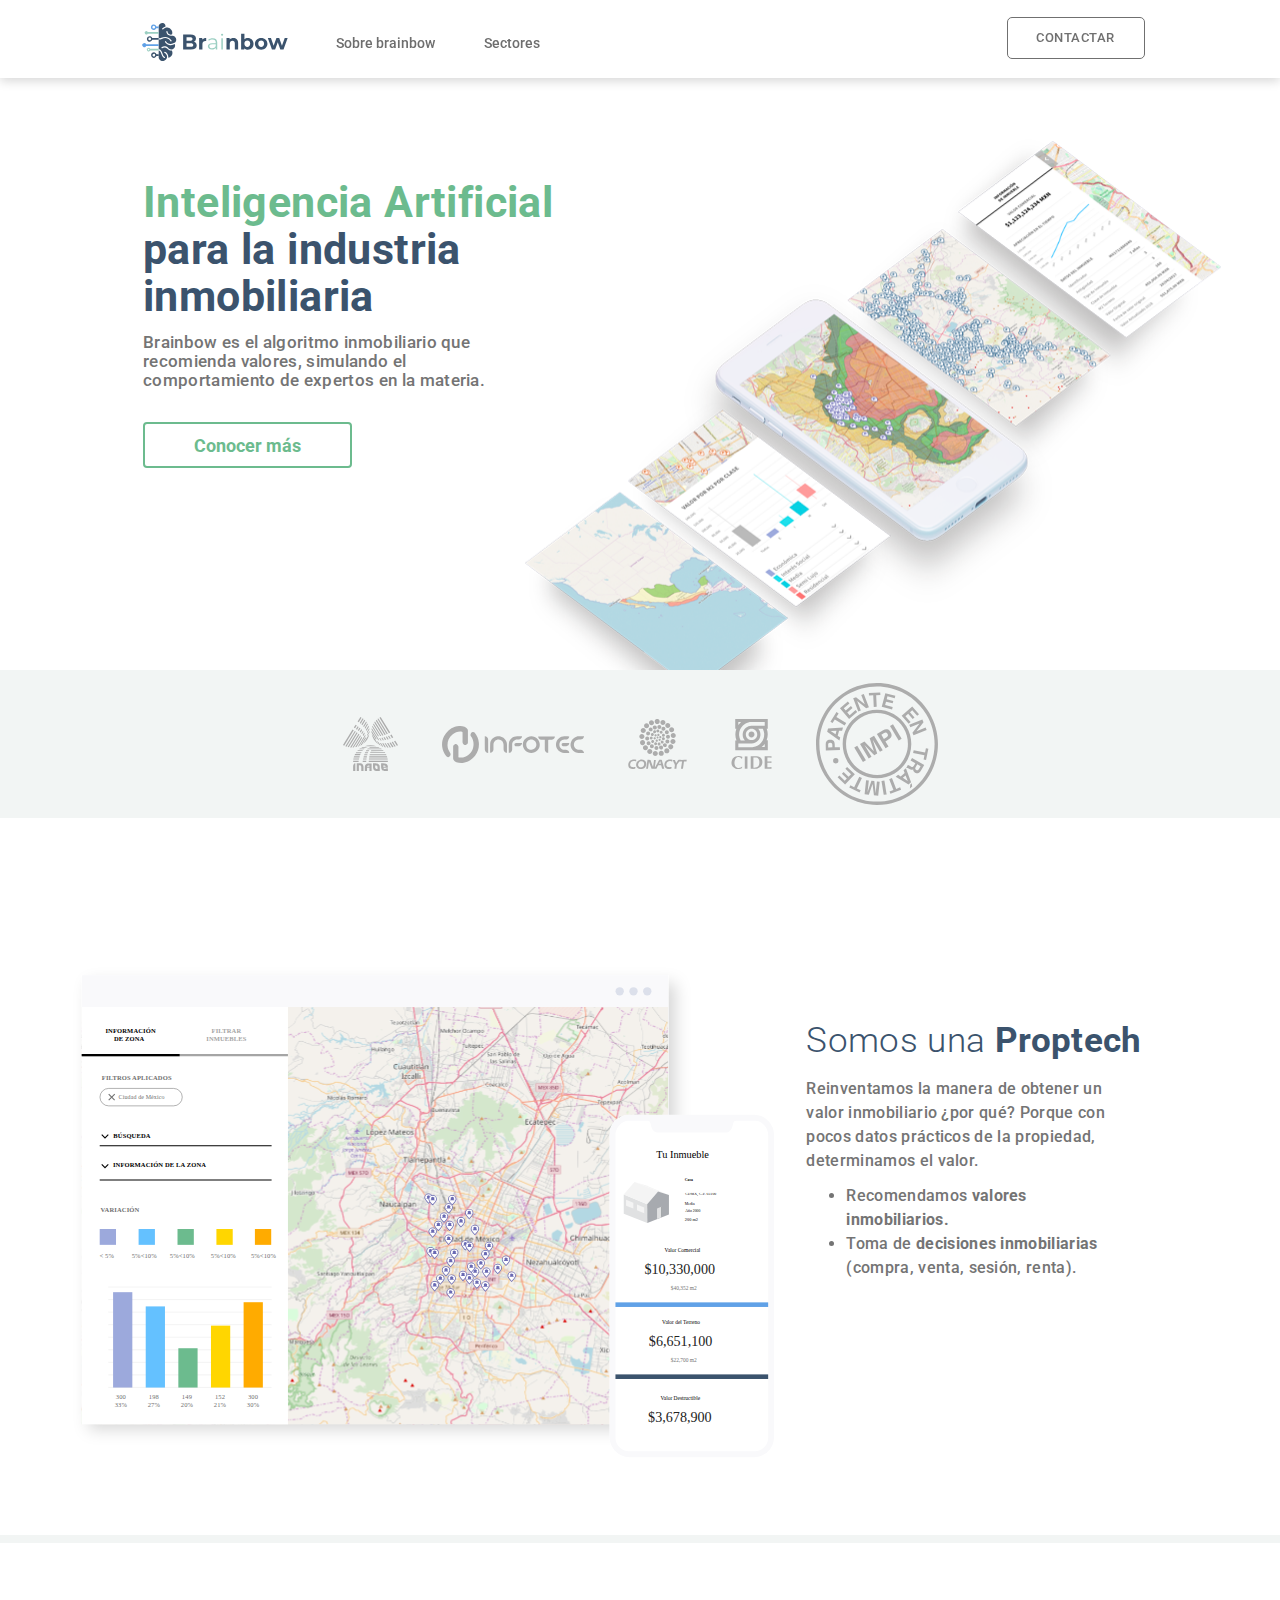
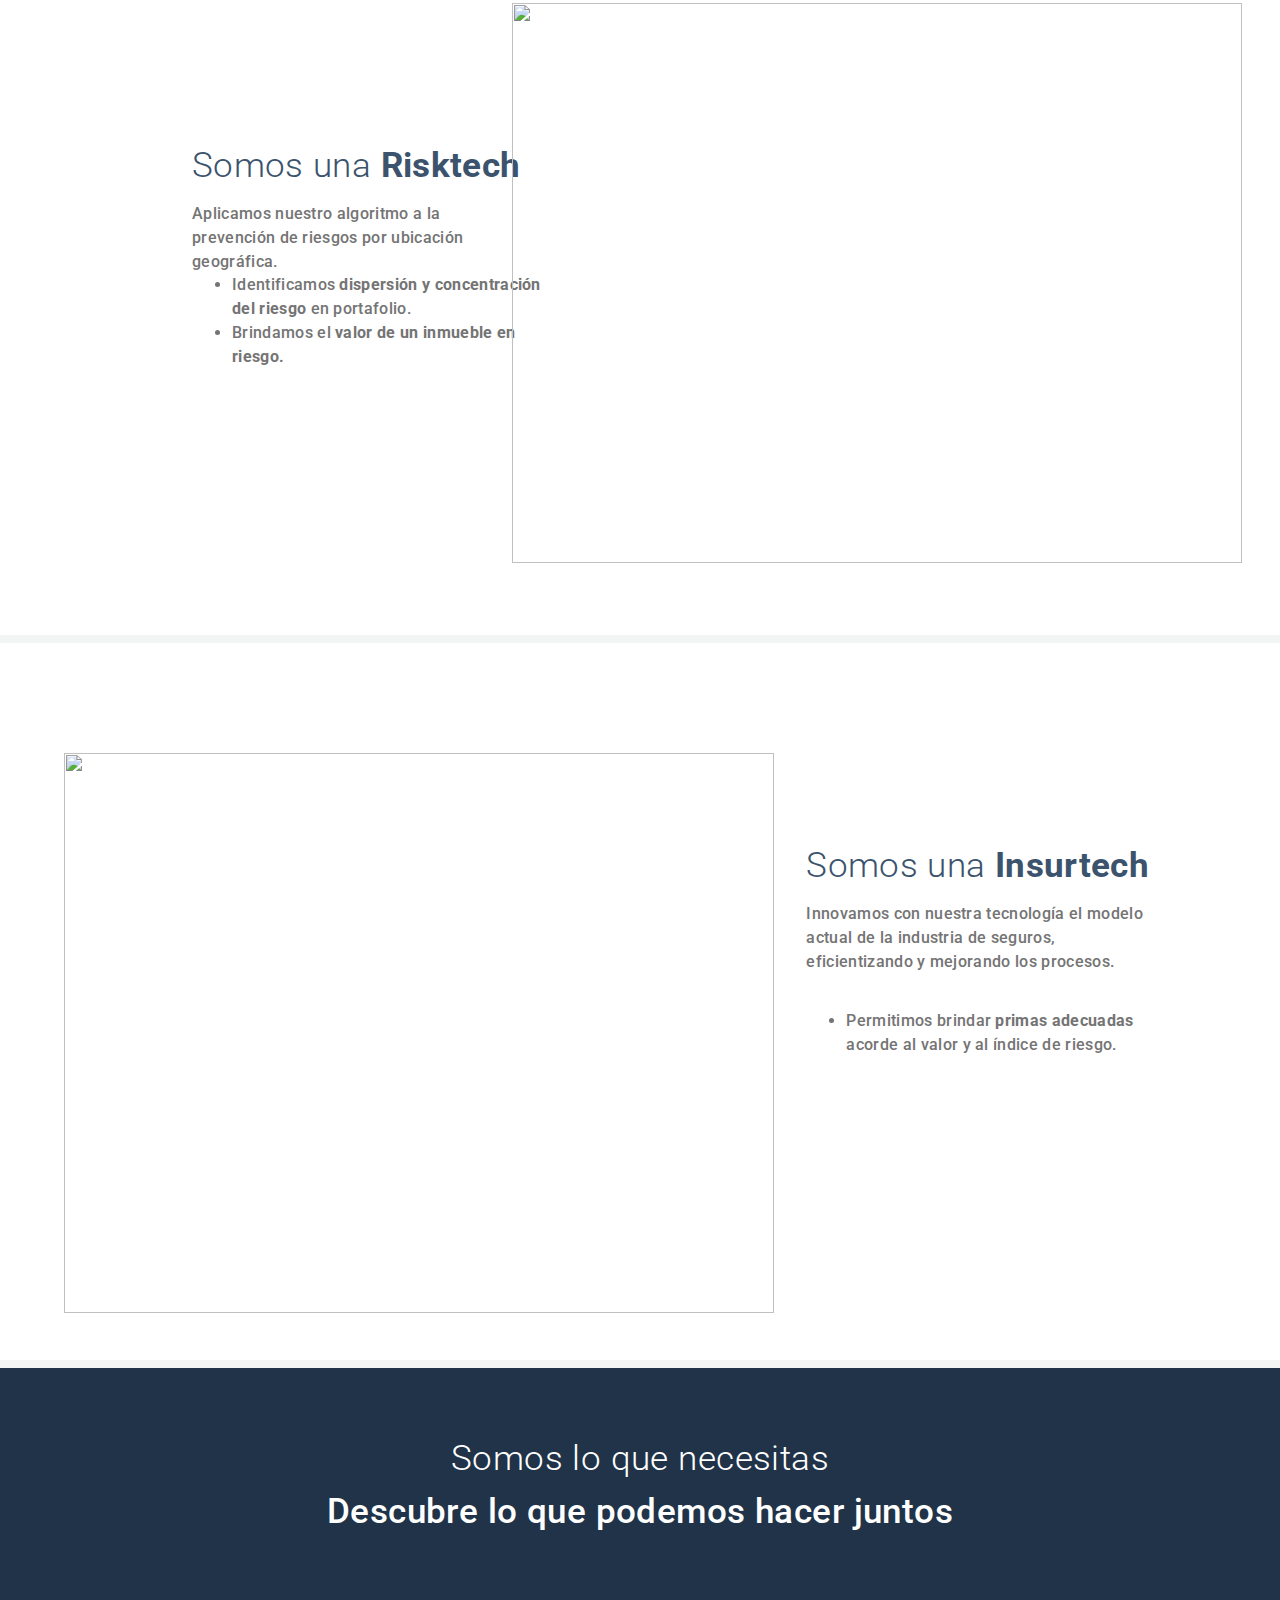
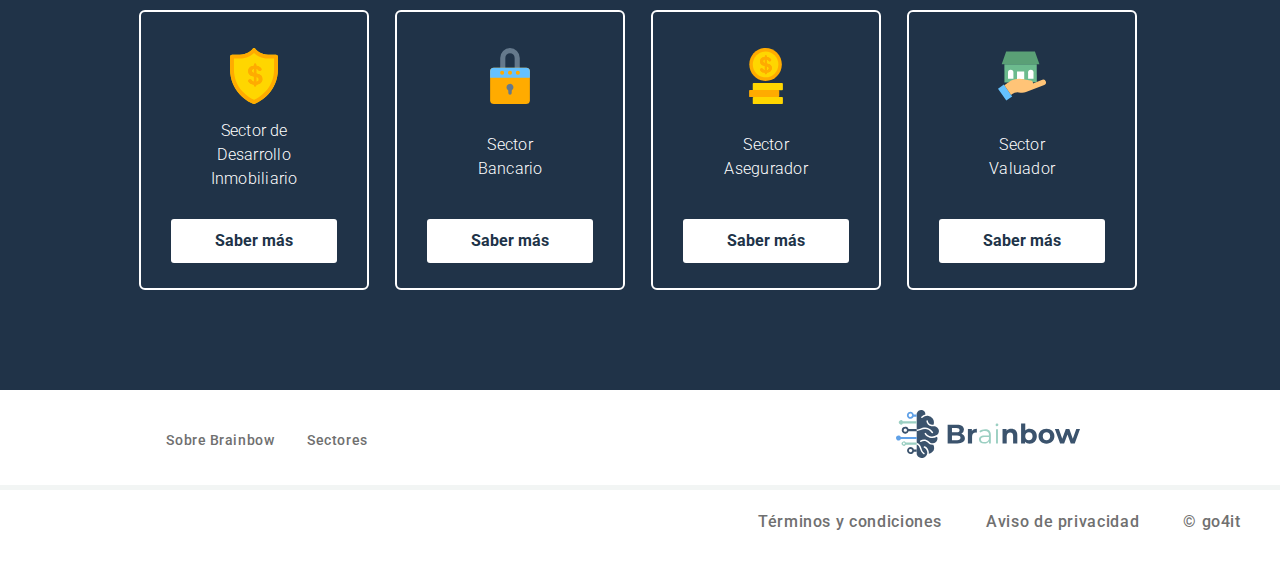
==== commit 28f41d89: "Agrego link en footer" ====
--- a/index.html
+++ b/index.html
@@ -1,9 +1,9 @@
 ﻿<!DOCTYPE html>
 <html lang="en">
-  <head>
+<head>
 
     <title>Brainbow</title>
-      <link rel="icon" href="img/logo_iconob.ico">
+    <link rel="icon" href="img/logo_iconob.ico">
 
     <!-- Required meta tags -->
     <meta charset="utf-8">
@@ -23,129 +23,126 @@
     <script type="text/javascript" src="js/brainbow.js"></script>
 
 
-  </head>
-  <body>
+</head>
+<body>
     <nav class="navbar navbar-expand-lg tamaño-renglon-1">
         <a href="index.html"><img src="img/logo_brainbow.svg" class="img-responsive navbar-brand logo"></a>
         <button class="btn navbar-toggler boton-menu" type="button" data-toggle="collapse" data-target="#navbarCollapsible">
-        <i class="material-icons"> menu </i>
+            <i class="material-icons"> menu </i>
         </button>
         <div class="collapse navbar-collapse" id="navbarCollapsible">
-          <ul class="navbar-nav  menu">
-            <li class="nav-item posicion-item">
-              <a href="about.html" class="nav-link  texto-menu t1m text-nowrap">Sobre <span class="tmbl">brainbow</span></a>
-            </li>
-            <li class="nav-item posicion-item">
-              <a href="sectores.html" class="nav-link texto-menu text-nowrap">Sectores <span class="t2mi tmbl">empresariales</span></a>
-            </li>
-            <a href="contacto.html" class="contactar">Contactar</a>
-            <img src="img/logo_brainbow_blanco.png" class="logo-blanco">
-            <button id="boton2-menu" class="btn boton2-menu" role="link" onclick="window.location='contacto.html'">CONTACTAR</button>
-          </ul>
+            <ul class="navbar-nav  menu">
+                <li class="nav-item posicion-item">
+                    <a href="about.html" class="nav-link  texto-menu t1m text-nowrap">Sobre <span class="tmbl">brainbow</span></a>
+                </li>
+                <li class="nav-item posicion-item">
+                    <a href="sectores.html" class="nav-link texto-menu text-nowrap">Sectores <span class="t2mi tmbl">empresariales</span></a>
+                </li>
+                <a href="contacto.html" class="contactar">Contactar</a>
+                <img src="img/logo_brainbow_blanco.png" class="logo-blanco">
+                <button id="boton2-menu" class="btn boton2-menu" role="link" onclick="window.location='contacto.html'">CONTACTAR</button>
+            </ul>
         </div>
     </nav>
 
     <div class="seccion1 container-fluid">
-      <p class="texto1-seccion1"><span style="color: #6CBB8E;">Inteligencia Artificial</span> para la industria inmobiliaria</p>
-      <p class="texto2-seccion1">Brainbow es el algoritmo inmobiliario que recomienda valores, simulando el comportamiento de expertos en la materia.</p>
-      <button id="boton1-seccion1"class=" btn boton1-seccion1" role="link" onclick="window.location='sectores.html'">Conocer más</button>
-      <img src="img/Iphone_home.png" class="img-responsive imagen1-seccion1">
+        <p class="texto1-seccion1"><span style="color: #6CBB8E;">Inteligencia Artificial</span> para la industria inmobiliaria</p>
+        <p class="texto2-seccion1">Brainbow es el algoritmo inmobiliario que recomienda valores, simulando el comportamiento de expertos en la materia.</p>
+        <button id="boton1-seccion1" class=" btn boton1-seccion1" role="link" onclick="window.location='sectores.html'">Conocer más</button>
+        <img src="img/Iphone_home.png" class="img-responsive imagen1-seccion1">
     </div>
 
     <div class="seccion2 container-fluid">
-      <img src="img/logo-inaoe.svg" class="imagen1-seccion2">
-      <img src="img/logo-infotec.svg" class="imagen2-seccion2">
-      <img src="img/logo-conacyt.svg" class="imagen3-seccion2">
-      <img src="img/logo-cide.svg" class="imagen4-seccion2">
-      <img src="img/patente-tramite.svg" class="img-responsive imagen5-seccion2">
+        <img src="img/logo-inaoe.svg" class="imagen1-seccion2">
+        <img src="img/logo-infotec.svg" class="imagen2-seccion2">
+        <img src="img/logo-conacyt.svg" class="imagen3-seccion2">
+        <img src="img/logo-cide.svg" class="imagen4-seccion2">
+        <img src="img/patente-tramite.svg" class="img-responsive imagen5-seccion2">
     </div>
 
     <div class="seccion3">
-      <p class="texto1-seccion3">Somos una <span class="negra-seccion3">Proptech</span></p>
-      <p class="texto2-seccion3">Reinventamos la manera de obtener un valor inmobiliario ¿por qué? Porque con pocos datos prácticos de la propiedad, determinamos el valor.</p>
-      <ul class="lista-seccion3">
-        <li>Recomendamos <span class="negra-seccion3">valores inmobiliarios.</span></li>
-        <li>Toma de <span class="negra-seccion3">decisiones inmobiliarias</span> (compra, venta, sesión, renta).</li>
-      </ul>
-      <img src="img/proptech.svg" class="img-responsive imagen1-seccion3">
+        <p class="texto1-seccion3">Somos una <span class="negra-seccion3">Proptech</span></p>
+        <p class="texto2-seccion3">Reinventamos la manera de obtener un valor inmobiliario ¿por qué? Porque con pocos datos prácticos de la propiedad, determinamos el valor.</p>
+        <ul class="lista-seccion3">
+            <li>Recomendamos <span class="negra-seccion3">valores inmobiliarios.</span></li>
+            <li>Toma de <span class="negra-seccion3">decisiones inmobiliarias</span> (compra, venta, sesión, renta).</li>
+        </ul>
+        <img src="img/proptech.svg" class="img-responsive imagen1-seccion3">
     </div>
 
     <div class="seccion4">
-      <p class="texto1-seccion4">Somos una <span class="negra-seccion4">Risktech</span></p>
-      <p class="texto2-seccion4">Aplicamos nuestro algoritmo a la prevención de riesgos por ubicación geográfica.</p>
-      <ul class="lista-seccion4">
-        <li>Identificamos <span class="negra-seccion4">dispersión y concentración del riesgo</span> en portafolio.</li>
-        <li>Brindamos el <span class="negra-seccion4">valor de un inmueble en riesgo.</span></li>
-      </ul>
-      <img src="img/risktech.svg" class="img-responsive imagen1-seccion4">
+        <p class="texto1-seccion4">Somos una <span class="negra-seccion4">Risktech</span></p>
+        <p class="texto2-seccion4">Aplicamos nuestro algoritmo a la prevención de riesgos por ubicación geográfica.</p>
+        <ul class="lista-seccion4">
+            <li>Identificamos <span class="negra-seccion4">dispersión y concentración del riesgo</span> en portafolio.</li>
+            <li>Brindamos el <span class="negra-seccion4">valor de un inmueble en riesgo.</span></li>
+        </ul>
+        <img src="img/risktech.svg" class="img-responsive imagen1-seccion4">
     </div>
 
     <div class="seccion5">
-      <p class="texto1-seccion5">Somos una <span class="negra-seccion5">Insurtech</span></p>
-      <p class="texto2-seccion5">Innovamos con nuestra tecnología el modelo actual de la industria de seguros, eficientizando y mejorando los procesos.</p>
-      <ul class="lista-seccion5">
-        <li>Permitimos brindar <span class="negra-seccion5">primas adecuadas</span> acorde al valor y al índice de riesgo.</li>
-      </ul>
-      <img src="img/insurtech.svg" class="img-responsive imagen1-seccion5">
+        <p class="texto1-seccion5">Somos una <span class="negra-seccion5">Insurtech</span></p>
+        <p class="texto2-seccion5">Innovamos con nuestra tecnología el modelo actual de la industria de seguros, eficientizando y mejorando los procesos.</p>
+        <ul class="lista-seccion5">
+            <li>Permitimos brindar <span class="negra-seccion5">primas adecuadas</span> acorde al valor y al índice de riesgo.</li>
+        </ul>
+        <img src="img/insurtech.svg" class="img-responsive imagen1-seccion5">
     </div>
 
     <div class="seccion6">
-      <p class="texto1-seccion6">Somos lo que necesitas</p>
-      <p class="texto2-seccion6">Descubre lo que podemos hacer juntos</p>
-      <div class="row renglon-seccion6">
-        <div class="col-xl-3 col-lg-3 col-md-6 col-sm-6 col-xs-12">
-          <div class="card card-seccion6">
-            <div class="card-body text-center">
-              <img src="img/asegurador.svg" class="img-responsive imagen-seccion6">
-              <p class="card-title titulocard1-seccion6">Sector de Desarrollo Inmobiliario</p>
-              <button id="boton1-seccion6" class="btn boton1-seccion6 botones-s6" role="link" onclick="window.location='sectores.html'">Saber más</button>
+        <p class="texto1-seccion6">Somos lo que necesitas</p>
+        <p class="texto2-seccion6">Descubre lo que podemos hacer juntos</p>
+        <div class="row renglon-seccion6">
+            <div class="col-xl-3 col-lg-3 col-md-6 col-sm-6 col-xs-12">
+                <div class="card card-seccion6">
+                    <div class="card-body text-center">
+                        <img src="img/asegurador.svg" class="img-responsive imagen-seccion6">
+                        <p class="card-title titulocard1-seccion6">Sector de Desarrollo Inmobiliario</p>
+                        <button id="boton1-seccion6" class="btn boton1-seccion6 botones-s6" role="link" onclick="window.location='sectores.html'">Saber más</button>
+                    </div>
+                </div>
             </div>
-          </div>
+            <div class="col-xl-3 col-lg-3 col-md-6 col-sm-6 col-xs-12">
+                <div class="card card-seccion6">
+                    <div class="card-body text-center">
+                        <img src="img/bancario.svg" class="img-responsive imagen-seccion6">
+                        <p class="card-title titulocard2-seccion6">Sector Bancario</p>
+                        <button id="boton2-seccion6" class="btn boton2-seccion6 botones-s6" role="link" onclick="window.location='sectores.html'">Saber más</button>
+                    </div>
+                </div>
+            </div>
+            <div class="col-xl-3 col-lg-3 col-md-6 col-sm-6 col-xs-12">
+                <div class="card card-seccion6">
+                    <div class="card-body text-center">
+                        <img src="img/valuador.svg" class="img-responsive imagen-seccion6">
+                        <p class="card-title titulocard3-seccion6">Sector Asegurador</p>
+                        <button id="boton3-seccion6" class="btn boton3-seccion6 botones-s6" role="link" onclick="window.location='sectores.html'">Saber más</button>
+                    </div>
+                </div>
+            </div>
+            <div class="col-xl-3 col-lg-3 col-md-6 col-sm-6 col-xs-12">
+                <div class="card card-seccion6">
+                    <div class="card-body text-center">
+                        <img src="img/inmobiliario.svg" class=" img-responsive imagen-seccion6">
+                        <p class="card-title titulocard4-seccion6">Sector Valuador</p>
+                        <button id="boton4-seccion6" class="btn boton4-seccion6 botones-s6" role="link" onclick="window.location='sectores.html'">Saber más</button>
+                    </div>
+                </div>
+            </div>
         </div>
-        <div class="col-xl-3 col-lg-3 col-md-6 col-sm-6 col-xs-12">
-          <div class="card card-seccion6">
-            <div class="card-body text-center">
-              <img src="img/bancario.svg" class="img-responsive imagen-seccion6">
-              <p class="card-title titulocard2-seccion6">Sector Bancario</p>
-              <button id="boton2-seccion6" class="btn boton2-seccion6 botones-s6" role="link" onclick="window.location='sectores.html'">Saber más</button>
-            </div>
-          </div>
-        </div>
-        <div class="col-xl-3 col-lg-3 col-md-6 col-sm-6 col-xs-12">
-          <div class="card card-seccion6">
-            <div class="card-body text-center">
-              <img src="img/valuador.svg" class="img-responsive imagen-seccion6">
-              <p class="card-title titulocard3-seccion6">Sector Asegurador</p>
-              <button id="boton3-seccion6" class="btn boton3-seccion6 botones-s6" role="link" onclick="window.location='sectores.html'">Saber más</button>
-            </div>
-          </div>
-        </div>
-        <div class="col-xl-3 col-lg-3 col-md-6 col-sm-6 col-xs-12">
-          <div class="card card-seccion6">
-            <div class="card-body text-center">
-              <img src="img/inmobiliario.svg" class=" img-responsive imagen-seccion6">
-              <p class="card-title titulocard4-seccion6">Sector Valuador</p>
-              <button id="boton4-seccion6" class="btn boton4-seccion6 botones-s6" role="link" onclick="window.location='sectores.html'">Saber más</button>
-            </div>
-          </div>
-        </div>
-      </div>
     </div>
 
     <div class="seccion7">
-      <a href="about.html" class="texto1-seccion7 links-footer">Sobre Brainbow</a>
-      <a href="sectores.html" class="texto2-seccion7 links-footer">Sectores</a>
-      <a href="index.html" class="logo-seccion7"><img src="img/logo_brainbow.svg"></a>
+        <a href="about.html" class="texto1-seccion7 links-footer">Sobre Brainbow</a>
+        <a href="sectores.html" class="texto2-seccion7 links-footer">Sectores</a>
+        <a href="index.html" class="logo-seccion7"><img src="img/logo_brainbow.svg"></a>
     </div>
-<!--Footer start-->
+    <!--Footer start-->
     <footer class="footer-brainbow">
-      <a href="#" class="texto1-footer links-footer">Términos y condiciones</a>
-      
-      <div class="col-2 col-sm-2 col-md-2 col-lg-2 weContainer">
-          <a class="nav-link textFooterWelinks2" href="https://go4it.mx/Aviso%20de%20Privacidad%20Devising%20Solutions%20SAPI%20de%20CV.PDF">Aviso de Privacidad</a>
-      </div>
-          <a href="#" class="texto3-footer links-footer">© go4it</a>
-</footer>
+        <a href="#" class="texto1-footer links-footer">Términos y condiciones</a>
+        <a href="https://go4it.mx/Aviso%20de%20Privacidad%20Devising%20Solutions%20SAPI%20de%20CV.PDF" class="texto2-footer links-footer">Aviso de privacidad</a>
+        <a href="https://go4it.mx/" class="texto3-footer links-footer">© go4it</a>
+    </footer>
+</body>
+</html>
 
-  </body>
-</html>
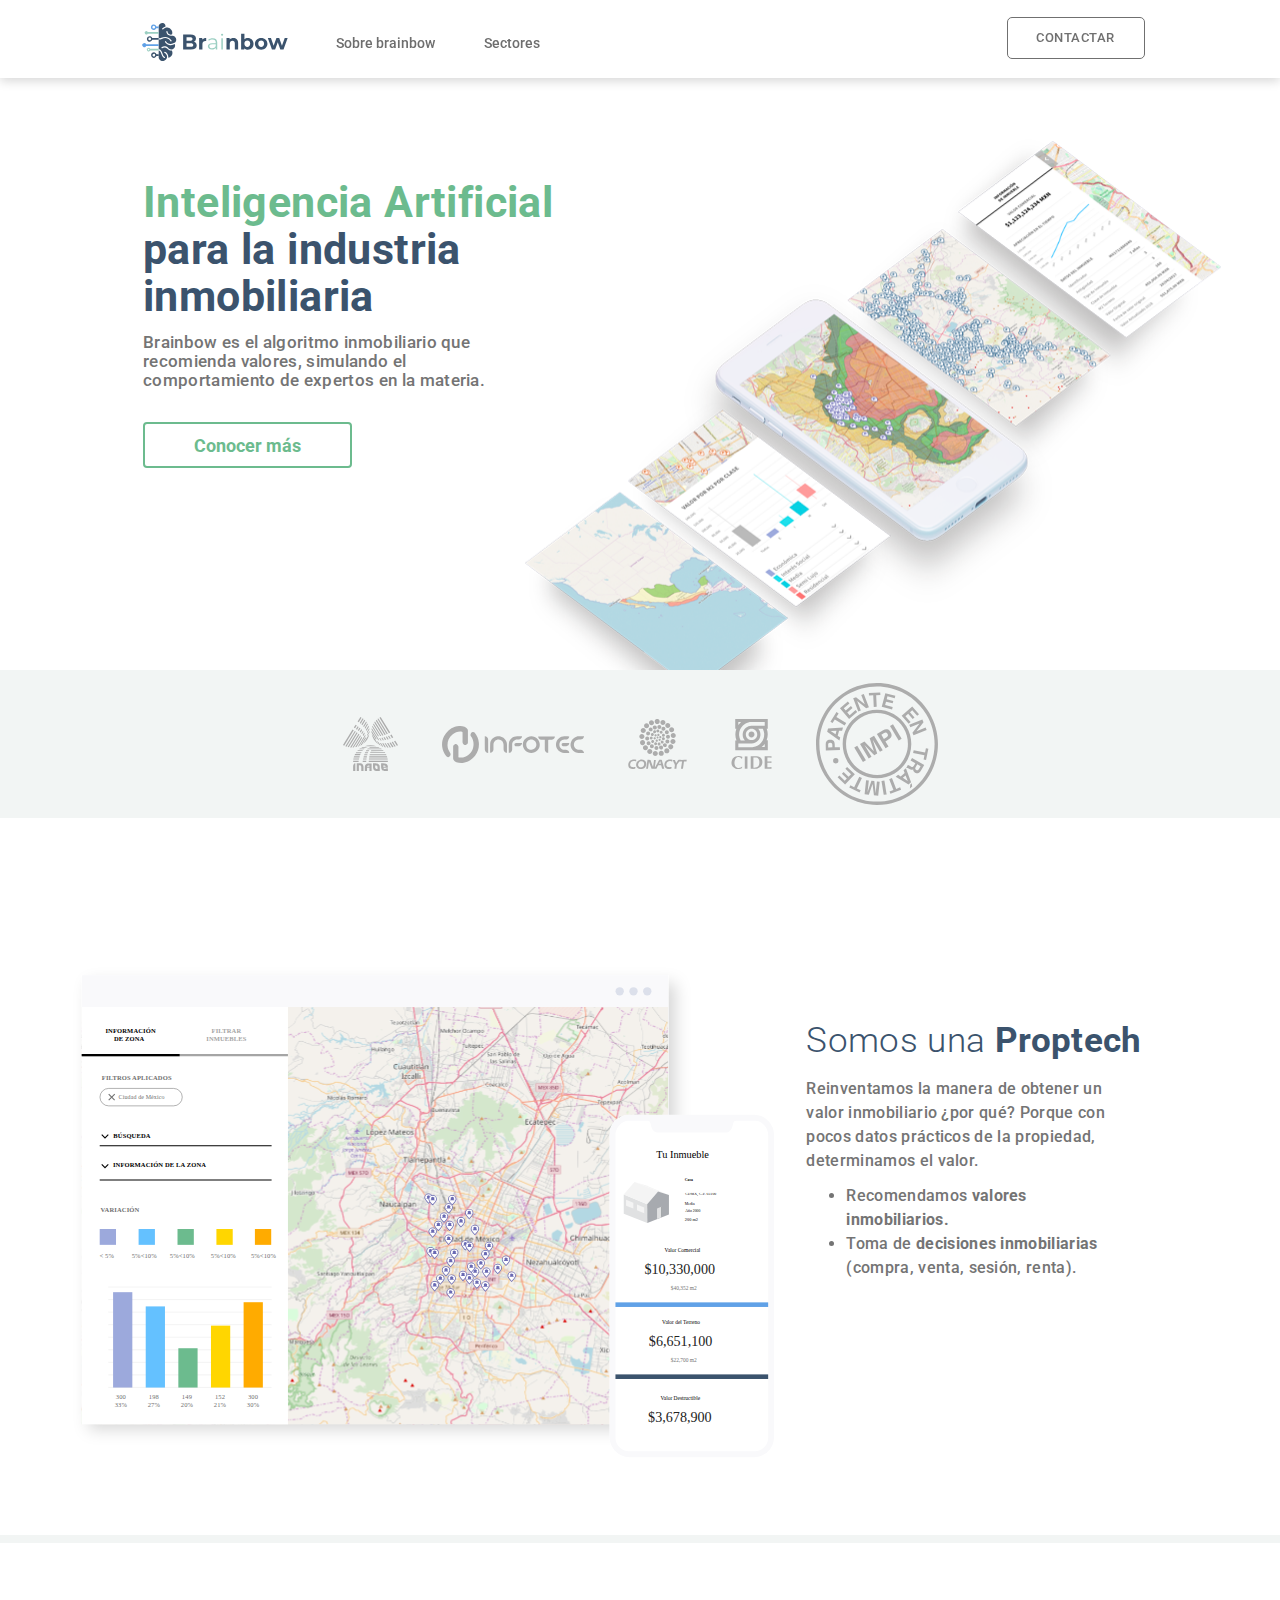
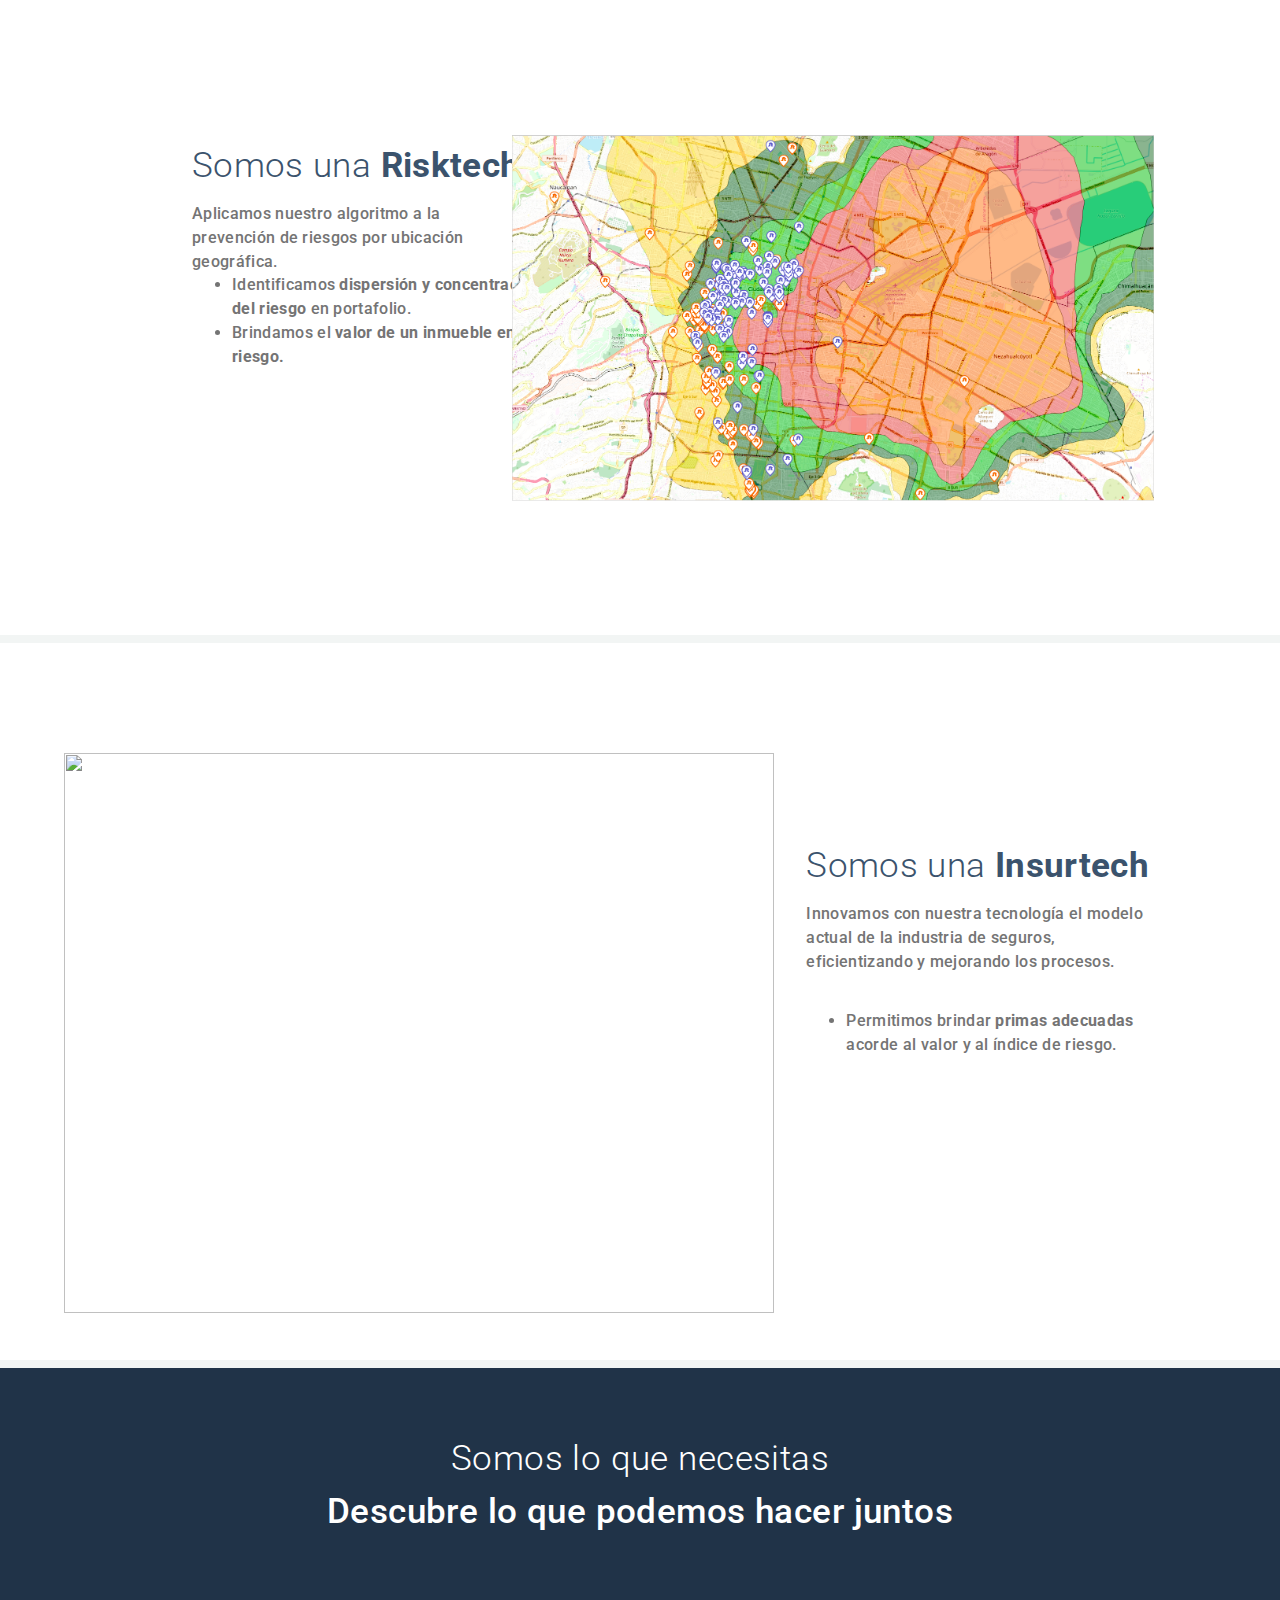
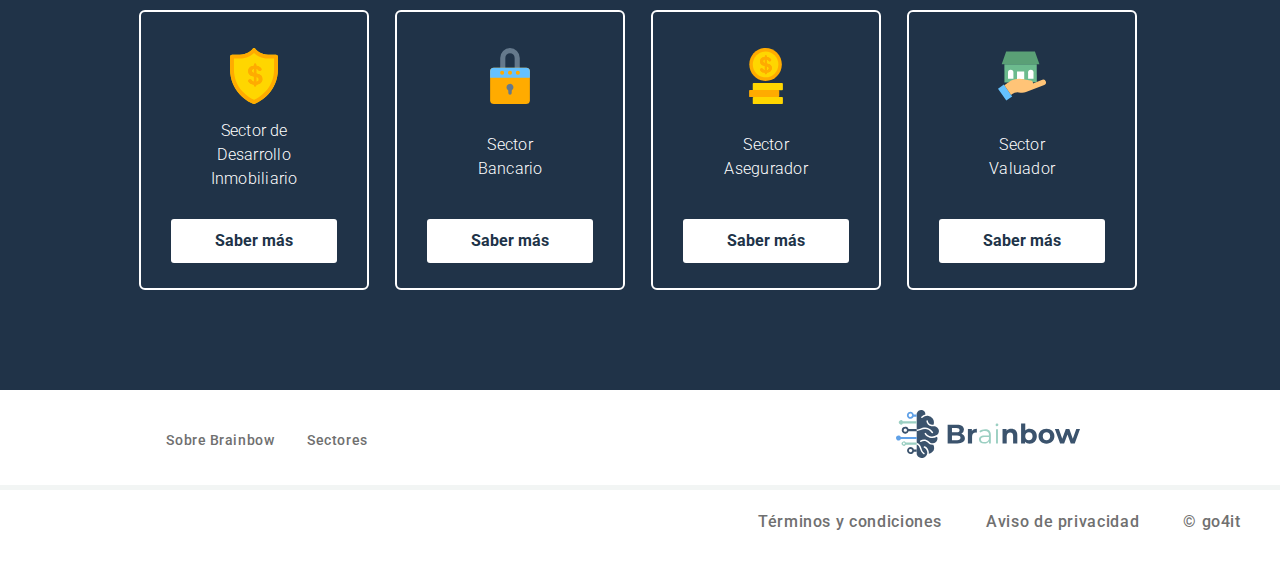
==== commit a74f4201: "Cambio imagen risktech map" ====
--- a/index.html
+++ b/index.html
@@ -77,7 +77,7 @@
             <li>Identificamos <span class="negra-seccion4">dispersión y concentración del riesgo</span> en portafolio.</li>
             <li>Brindamos el <span class="negra-seccion4">valor de un inmueble en riesgo.</span></li>
         </ul>
-        <img src="img/risktech.svg" class="img-responsive imagen1-seccion4">
+        <img src="img/Risktech map.svg" class="img-responsive imagen1-seccion4">
     </div>
 
     <div class="seccion5">
--- a/css/index.css
+++ b/css/index.css
@@ -342,8 +342,8 @@
   position: absolute;
   margin-left: 48%;
   margin-top: 60px;
-  width: 730px;
-  height: 560px;
+  width: 642px;
+  height: 630px;
 }
 
 .lista-seccion4{
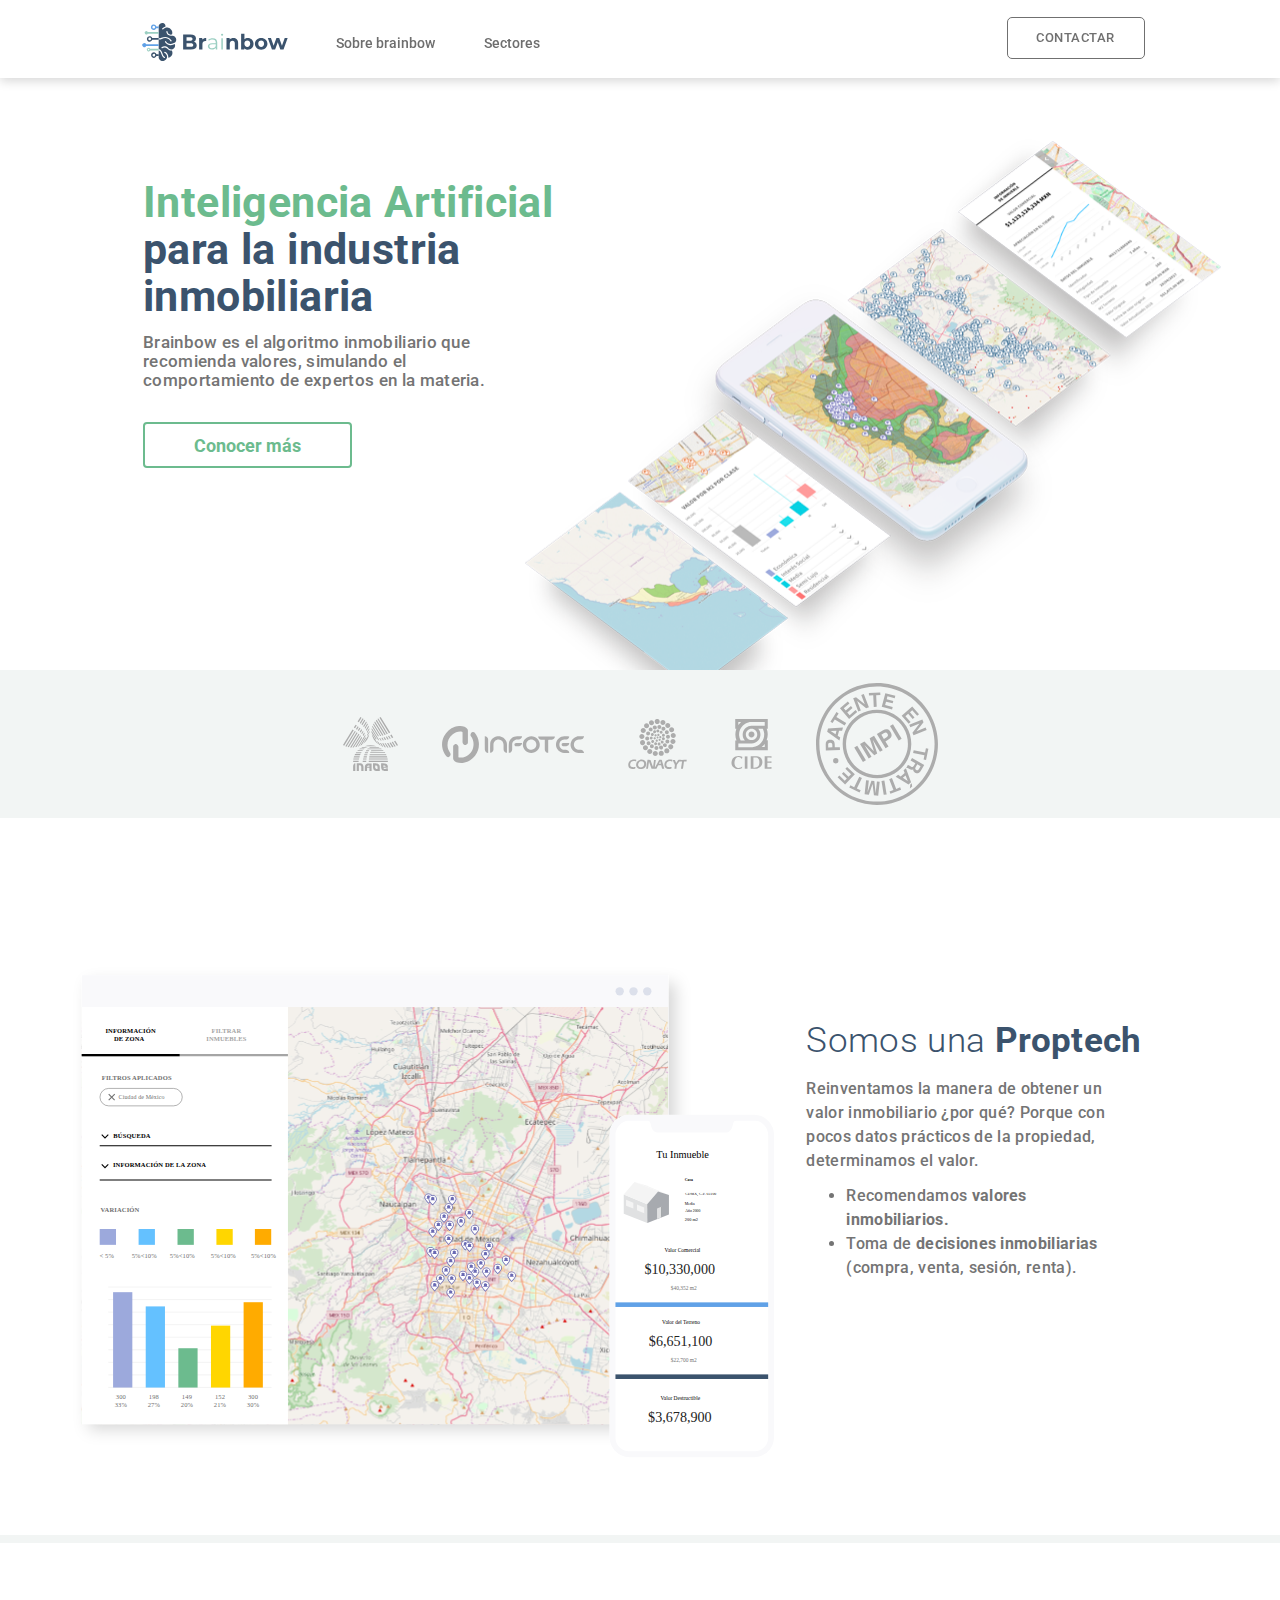
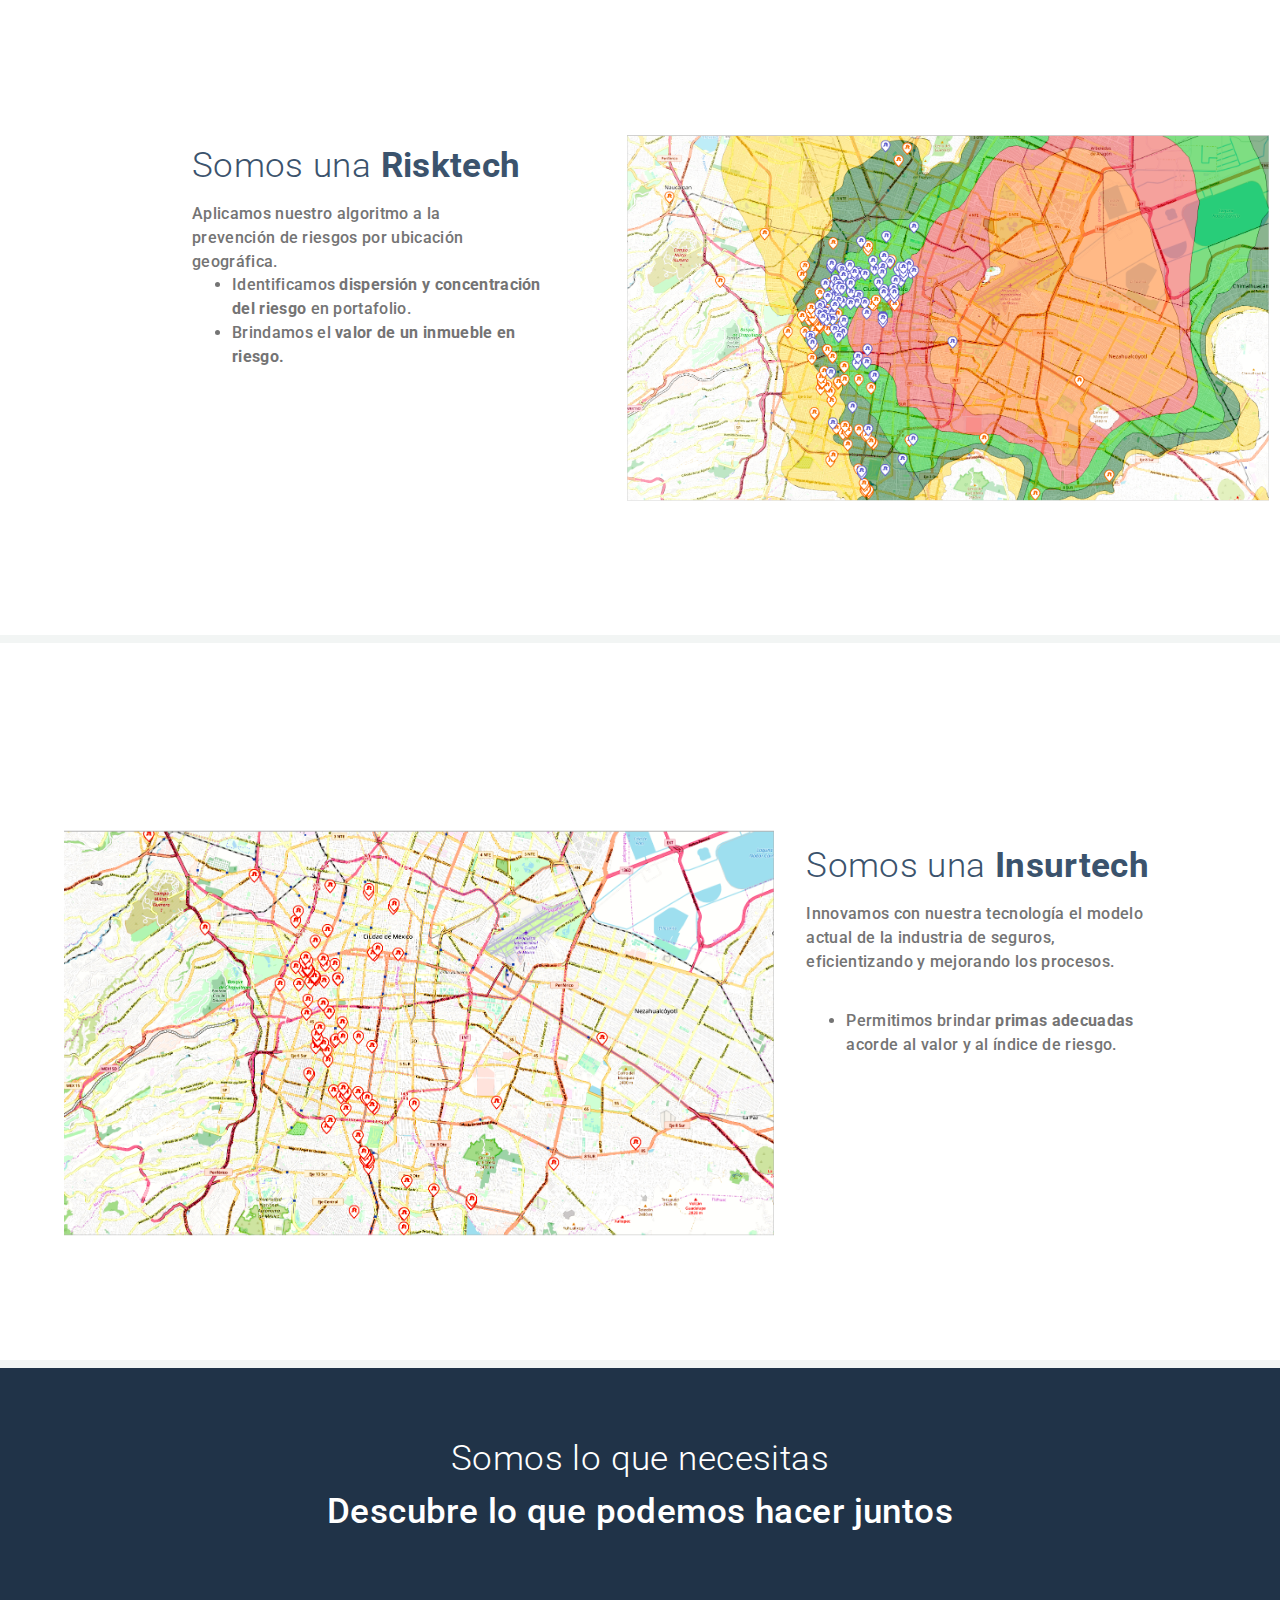
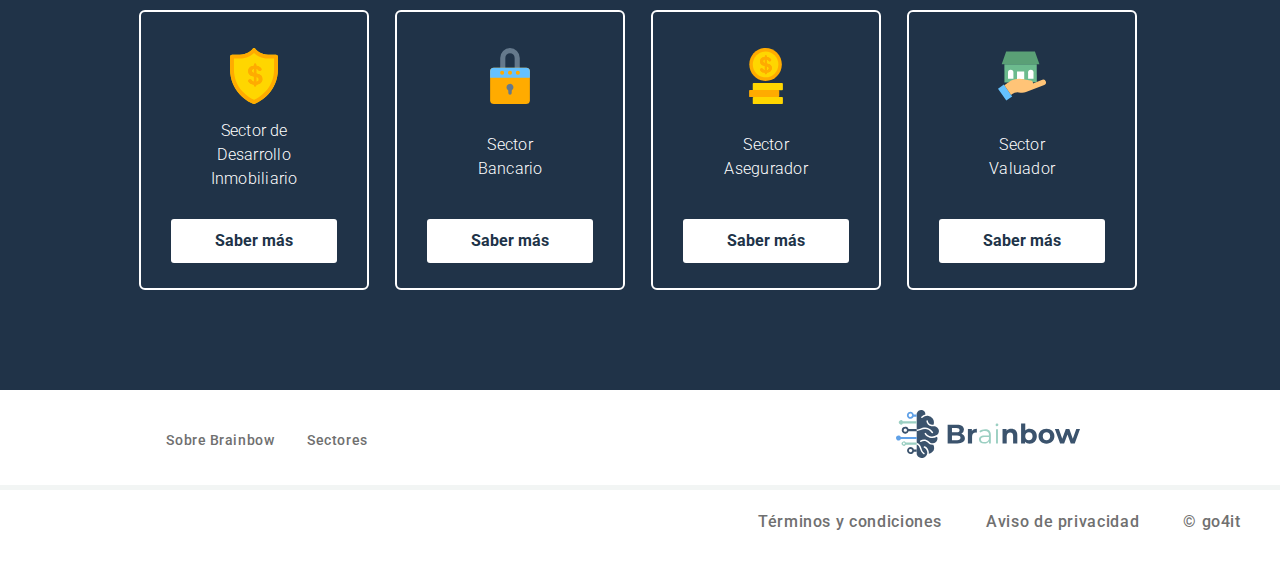
==== commit 487f06ad: "Cambio imagen Insurtech map" ====
--- a/index.html
+++ b/index.html
@@ -86,7 +86,7 @@
         <ul class="lista-seccion5">
             <li>Permitimos brindar <span class="negra-seccion5">primas adecuadas</span> acorde al valor y al índice de riesgo.</li>
         </ul>
-        <img src="img/insurtech.svg" class="img-responsive imagen1-seccion5">
+        <img src="img/Insurtech map.svg" class="img-responsive imagen1-seccion5">
     </div>
 
     <div class="seccion6">
--- a/css/index.css
+++ b/css/index.css
@@ -805,7 +805,7 @@
   }
 
   .imagen1-seccion4{
-    margin-left: 40%;
+    margin-left: 49%;
     margin-top: 60px;
   }
 
@@ -1136,12 +1136,14 @@
     width: 50%;
   }
 
-  .imagen1-seccion4 {
-    margin-left: 40%;
-    margin-top: 120px;
-    width: 60%;
-    height: 30%;
-  }
+   .imagen1-seccion4 {
+     margin-left: 40%;
+     margin-top: 180px;
+     width: 60%;
+     height: 30%;
+     padding-left:15%;
+     padding-right:4%;
+    }
 
   .imagen1-seccion5 {
     position: absolute;
@@ -1513,7 +1515,7 @@
     position: absolute;
     margin-left: 25%;
     margin-top: 400px;
-    width: 380px;
+    width: 450px;
     height: 366px;
   }
 
@@ -2776,7 +2778,7 @@
     position: absolute;
     margin-left: 3%;
     margin-top: 390px;
-    width: 310px;
+    width: 301px;
     height: 230px;
   }
 
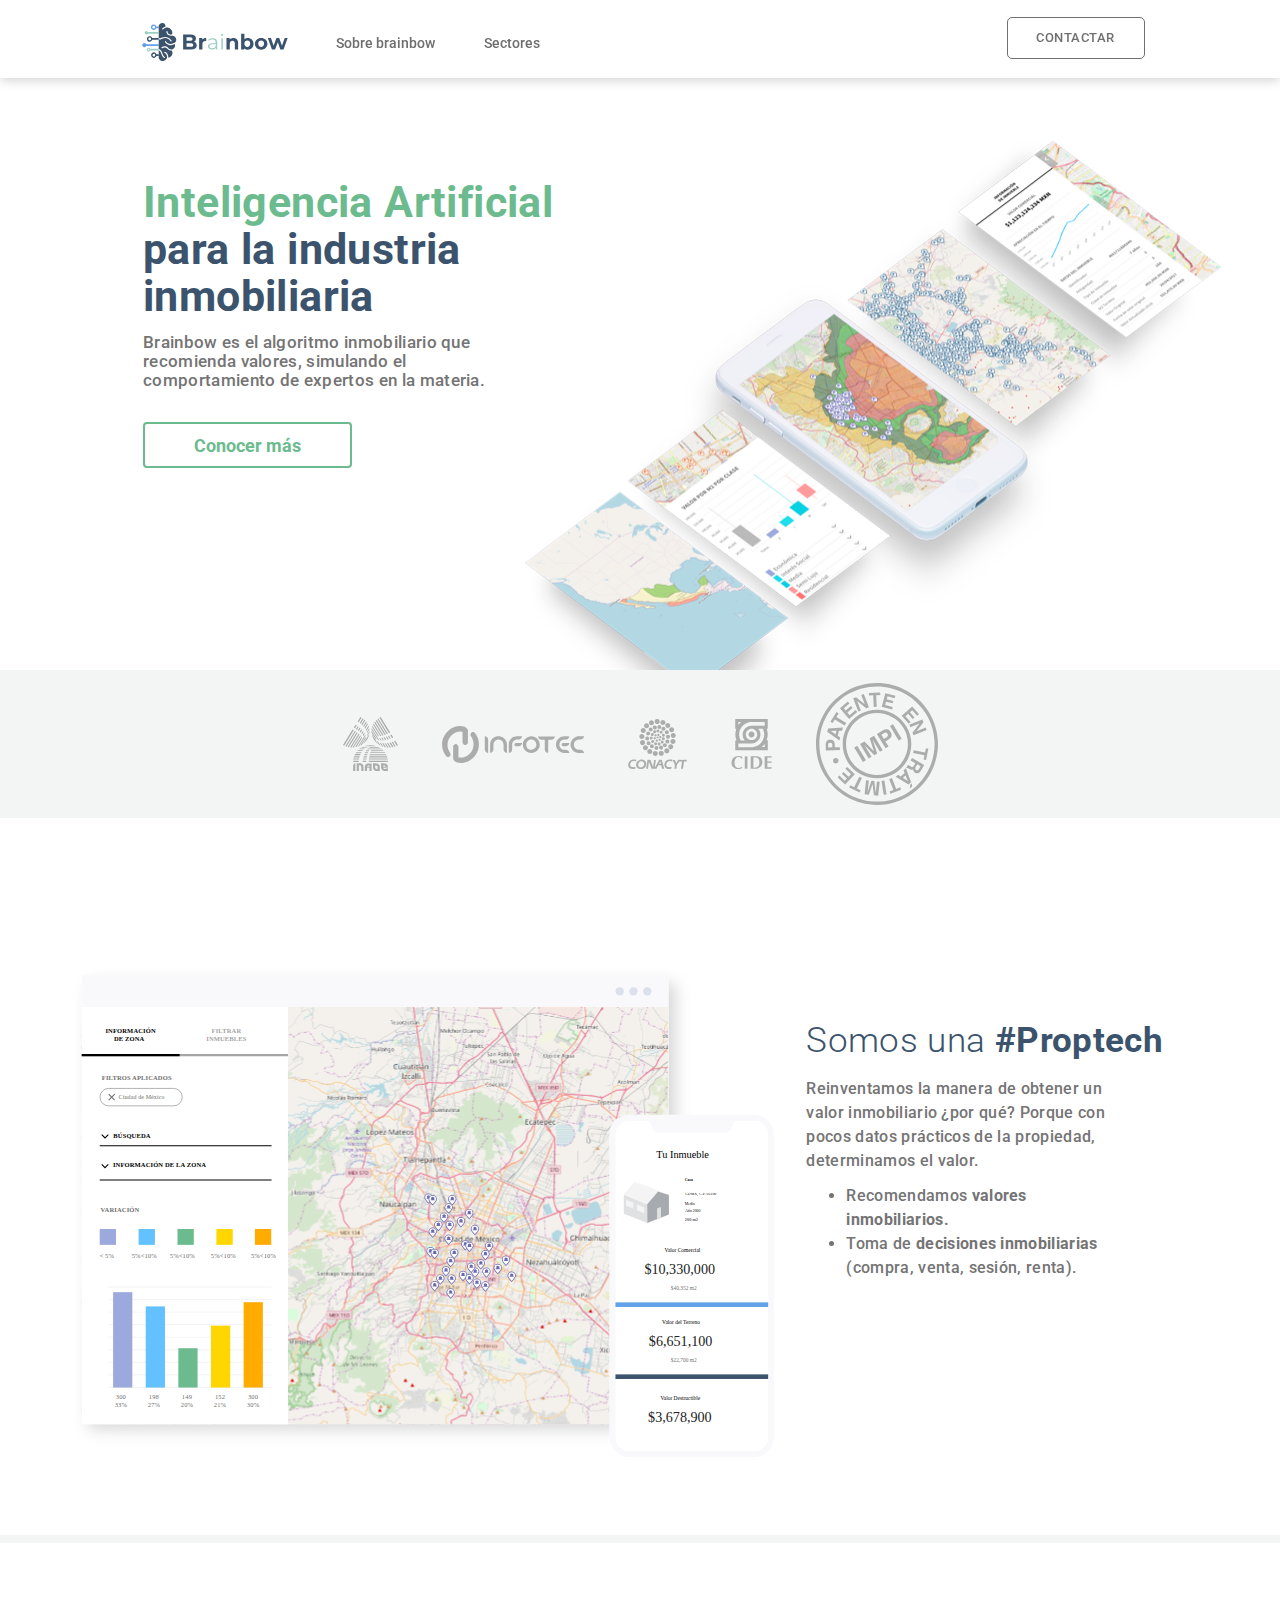
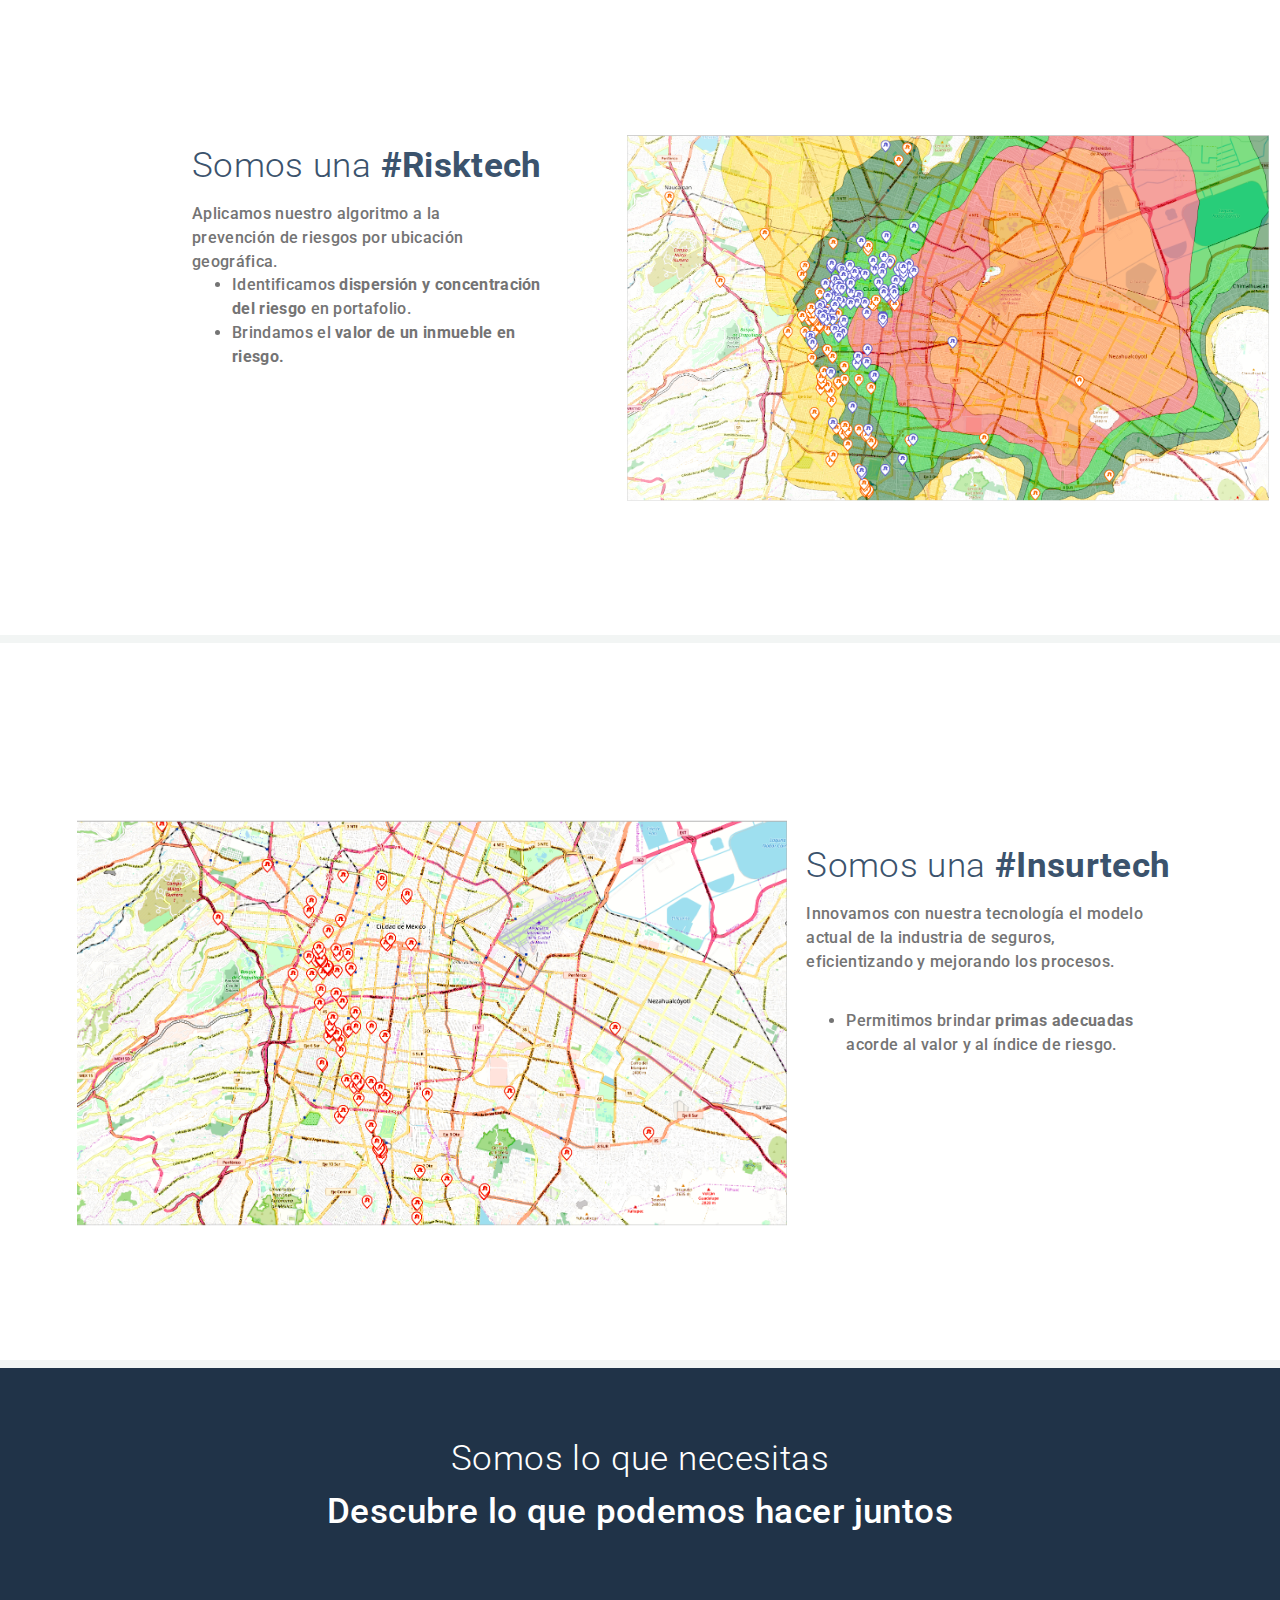
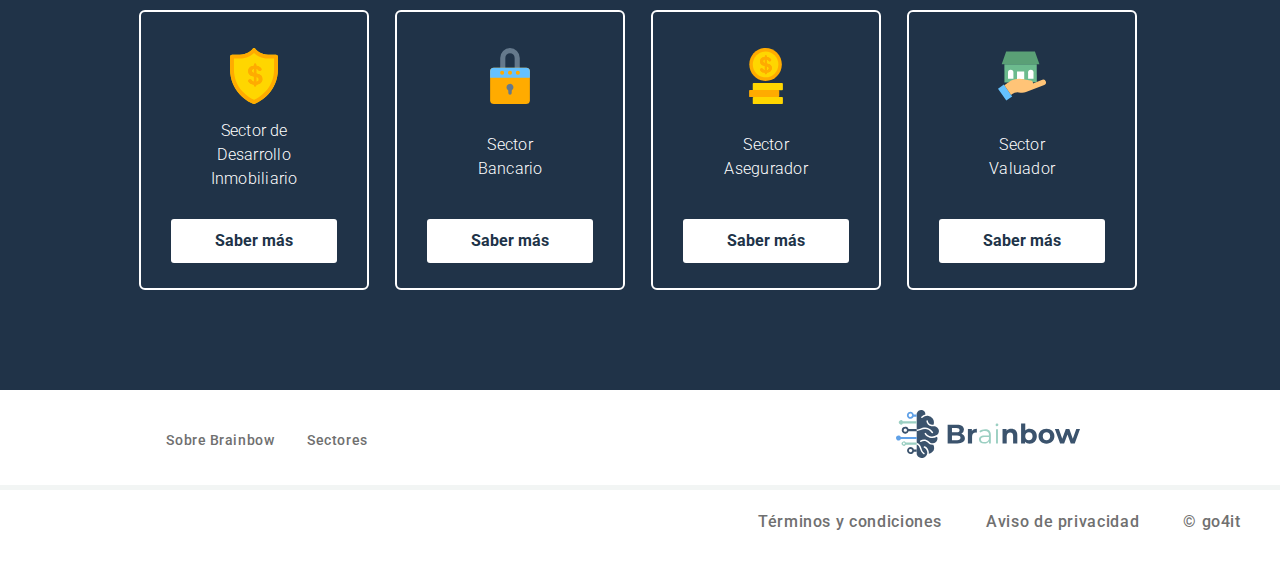
==== commit 4cbb226e: "Cambiar titulo Proptech, Risktech e Insurtech" ====
--- a/index.html
+++ b/index.html
@@ -61,7 +61,7 @@
     </div>
 
     <div class="seccion3">
-        <p class="texto1-seccion3">Somos una <span class="negra-seccion3">Proptech</span></p>
+        <p class="texto1-seccion3">Somos una <span class="negra-seccion3">#Proptech</span></p>
         <p class="texto2-seccion3">Reinventamos la manera de obtener un valor inmobiliario ¿por qué? Porque con pocos datos prácticos de la propiedad, determinamos el valor.</p>
         <ul class="lista-seccion3">
             <li>Recomendamos <span class="negra-seccion3">valores inmobiliarios.</span></li>
@@ -71,7 +71,7 @@
     </div>
 
     <div class="seccion4">
-        <p class="texto1-seccion4">Somos una <span class="negra-seccion4">Risktech</span></p>
+        <p class="texto1-seccion4">Somos una <span class="negra-seccion4">#Risktech</span></p>
         <p class="texto2-seccion4">Aplicamos nuestro algoritmo a la prevención de riesgos por ubicación geográfica.</p>
         <ul class="lista-seccion4">
             <li>Identificamos <span class="negra-seccion4">dispersión y concentración del riesgo</span> en portafolio.</li>
@@ -81,7 +81,7 @@
     </div>
 
     <div class="seccion5">
-        <p class="texto1-seccion5">Somos una <span class="negra-seccion5">Insurtech</span></p>
+        <p class="texto1-seccion5">Somos una <span class="negra-seccion5">#Insurtech</span></p>
         <p class="texto2-seccion5">Innovamos con nuestra tecnología el modelo actual de la industria de seguros, eficientizando y mejorando los procesos.</p>
         <ul class="lista-seccion5">
             <li>Permitimos brindar <span class="negra-seccion5">primas adecuadas</span> acorde al valor y al índice de riesgo.</li>
--- a/css/index.css
+++ b/css/index.css
@@ -300,7 +300,7 @@
 }
 
 
-/*seccion4*/
+/*seccion4 Risktech*/
 
 .seccion4{
   position: static;
@@ -365,7 +365,7 @@
 }
 
 
-/*seccion5*/
+/*seccion5 Insurtech*/
 
 .seccion5{
   position: static;
@@ -407,7 +407,7 @@
   position: absolute;
   margin-left: 18%;
   margin-top: 110px;
-  width: 710px;
+  width: 700px;
   height: 560px;
 }
 
@@ -854,8 +854,8 @@
 
   .imagen1-seccion5{
     position: absolute;
-    margin-left: 5%;
-    margin-top: 110px;
+    margin-left: 6%;
+    margin-top: 100px;
     width: 710px;
     height: 560px;
   }
@@ -1139,16 +1139,16 @@
    .imagen1-seccion4 {
      margin-left: 40%;
      margin-top: 180px;
-     width: 60%;
+     width: 56%;
      height: 30%;
-     padding-left:15%;
+     padding-left:10%;
      padding-right:4%;
     }
 
   .imagen1-seccion5 {
     position: absolute;
-    margin-left: 5%;
-    margin-top: 110px;
+    margin-left: 9%;
+    margin-top: 80px;
     width: 50%;
     height: 560px;
   }
@@ -1578,7 +1578,7 @@
 
   .imagen1-seccion5{
     position: absolute;
-    margin-left: 22%;
+    margin-left: 25%;
     margin-top: 300px;
     width: 460px;
     height: 387px;
@@ -2842,7 +2842,7 @@
 
   .imagen1-seccion5{
     position: absolute;
-    margin-left: 3%;
+    margin-left: 1.5%;
     margin-top: 390px;
     width: 310px;
     height: 230px;
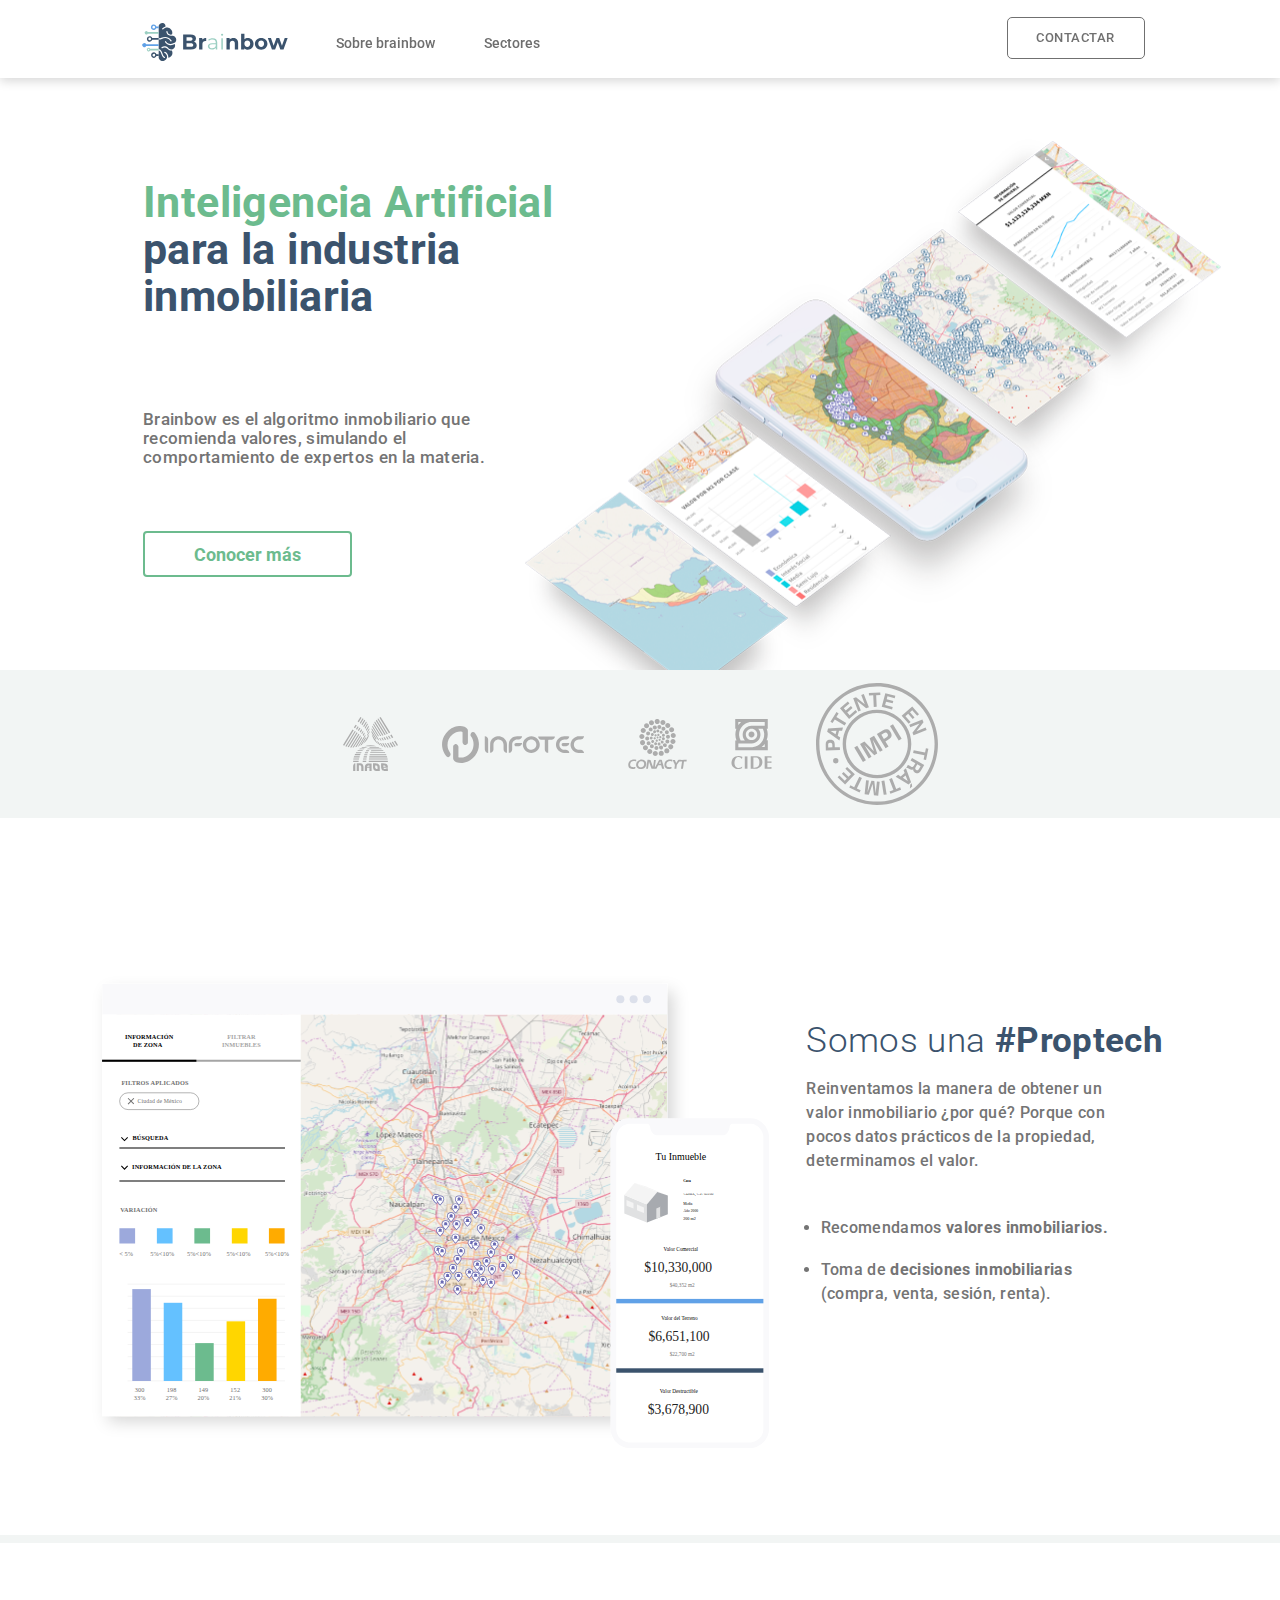
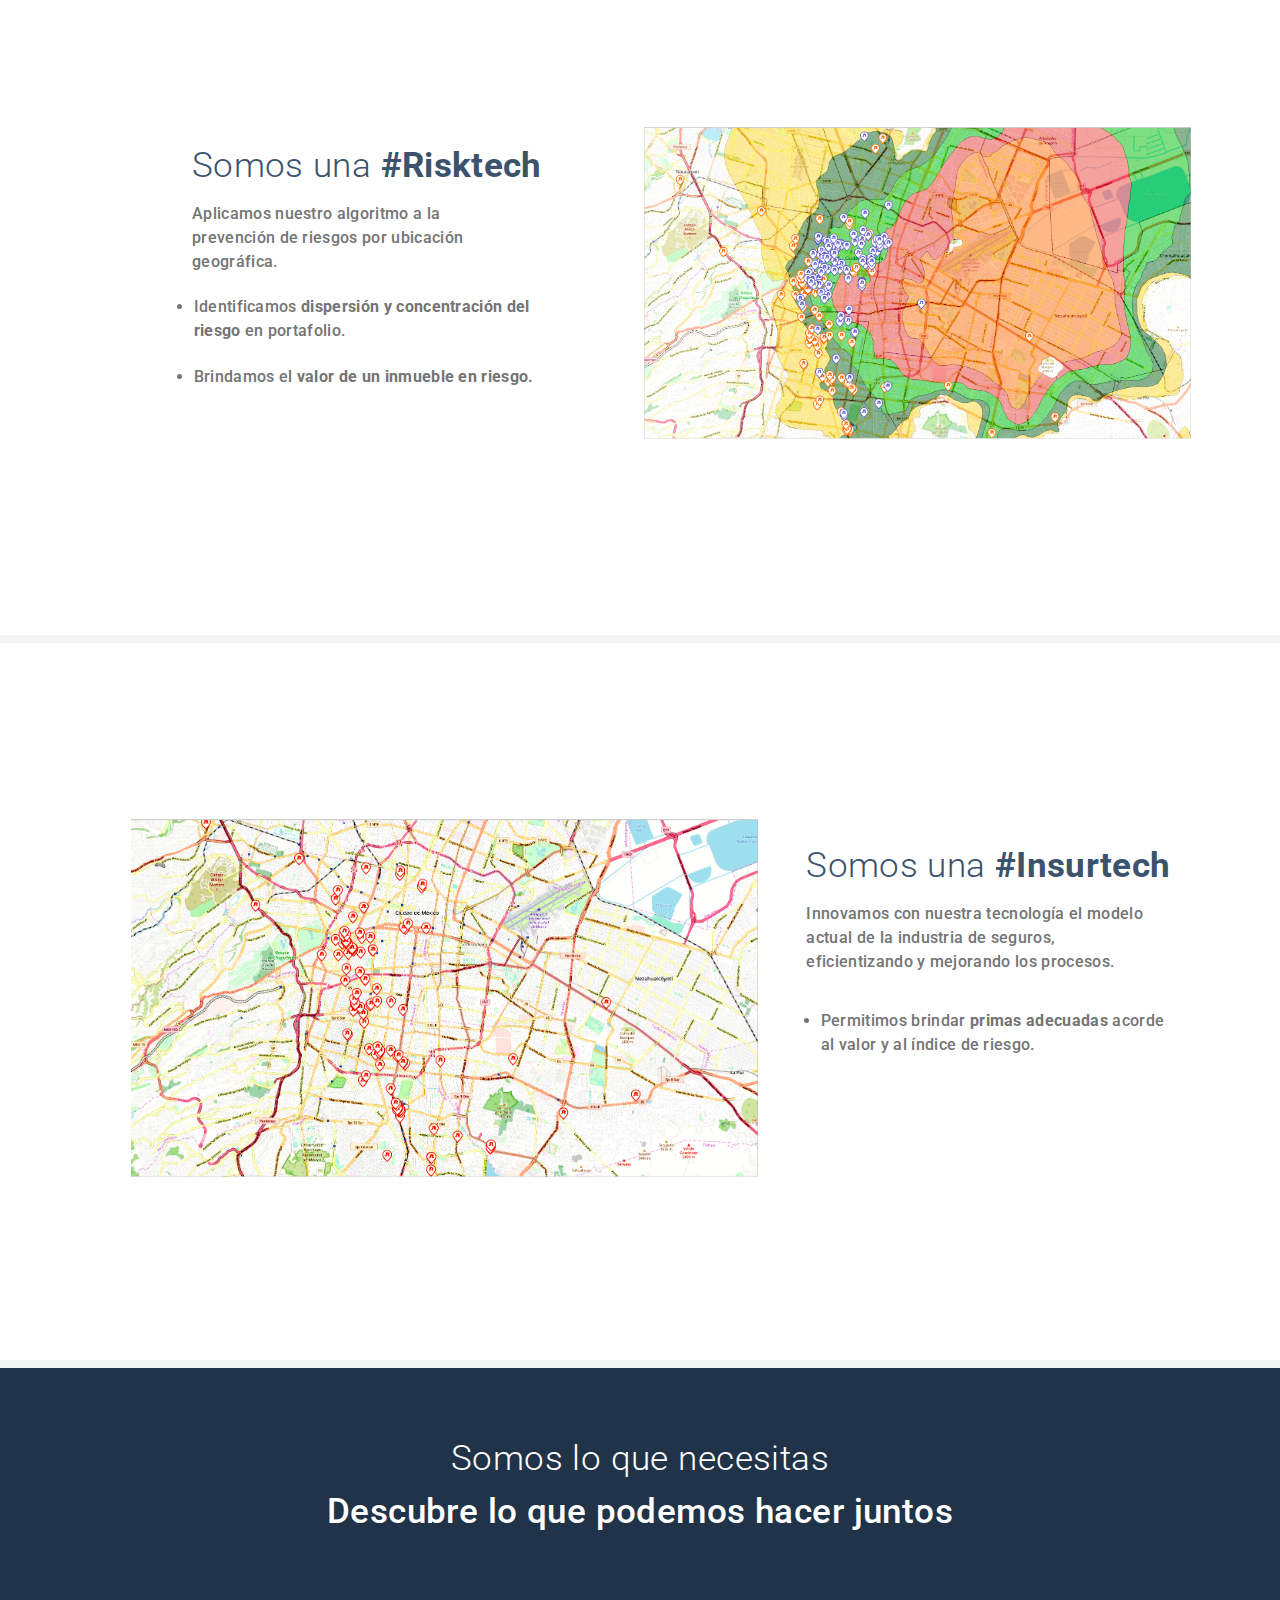
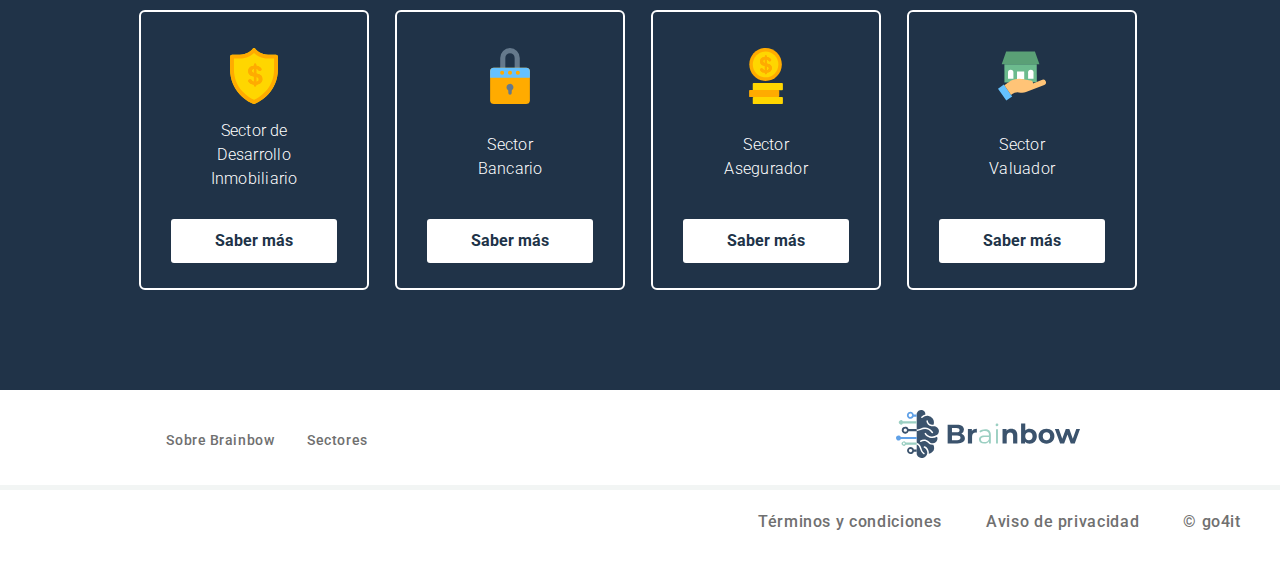
==== commit e1d2a5ac: "Acomodaron elementos de index" ====
--- a/index.html
+++ b/index.html
@@ -48,9 +48,11 @@
     <div class="seccion1 container-fluid">
         <p class="texto1-seccion1"><span style="color: #6CBB8E;">Inteligencia Artificial</span> para la industria inmobiliaria</p>
         <p class="texto2-seccion1">Brainbow es el algoritmo inmobiliario que recomienda valores, simulando el comportamiento de expertos en la materia.</p>
-        <button id="boton1-seccion1" class=" btn boton1-seccion1" role="link" onclick="window.location='sectores.html'">Conocer más</button>
+        <!--<button id="boton1-seccion1" class=" btn boton1-seccion1" role="link" onclick="window.location='sectores.html'">Conocer más</button>-->
         <img src="img/Iphone_home.png" class="img-responsive imagen1-seccion1">
+            <button id="boton1-seccion1" class=" btn boton1-seccion1" role="link" onclick="window.location='sectores.html'">Conocer más</button>
     </div>
+
 
     <div class="seccion2 container-fluid">
         <img src="img/logo-inaoe.svg" class="imagen1-seccion2">
@@ -64,20 +66,33 @@
         <p class="texto1-seccion3">Somos una <span class="negra-seccion3">#Proptech</span></p>
         <p class="texto2-seccion3">Reinventamos la manera de obtener un valor inmobiliario ¿por qué? Porque con pocos datos prácticos de la propiedad, determinamos el valor.</p>
         <ul class="lista-seccion3">
-            <li>Recomendamos <span class="negra-seccion3">valores inmobiliarios.</span></li>
-            <li>Toma de <span class="negra-seccion3">decisiones inmobiliarias</span> (compra, venta, sesión, renta).</li>
+            <li class="lista-texto1">Recomendamos <span class="negra-seccion3">valores inmobiliarios.</span></li>
+            <li class="lista-texto2">Toma de <span class="negra-seccion3">decisiones inmobiliarias</span> (compra, venta, sesión, renta).</li>
         </ul>
-        <img src="img/proptech.svg" class="img-responsive imagen1-seccion3">
+        <div class="container">
+            <div class="row texto-centrado">
+                <div class="col-xs-12 col-sm-12 col-md-12 col-lg-12 col-xl-12"> <!--Grid-->
+                    <img src="img/proptech.svg" class="img-responsive imagen1-seccion3">
+                </div>
+            </div>
+        </div>
     </div>
+
 
     <div class="seccion4">
         <p class="texto1-seccion4">Somos una <span class="negra-seccion4">#Risktech</span></p>
         <p class="texto2-seccion4">Aplicamos nuestro algoritmo a la prevención de riesgos por ubicación geográfica.</p>
         <ul class="lista-seccion4">
-            <li>Identificamos <span class="negra-seccion4">dispersión y concentración del riesgo</span> en portafolio.</li>
-            <li>Brindamos el <span class="negra-seccion4">valor de un inmueble en riesgo.</span></li>
+            <li class="lista-texto3">Identificamos <span class="negra-seccion4">dispersión y concentración del riesgo</span> en portafolio.</li>
+            <li class="lista-texto4">Brindamos el <span class="negra-seccion4">valor de un inmueble en riesgo.</span></li>
         </ul>
-        <img src="img/Risktech map.svg" class="img-responsive imagen1-seccion4">
+        <div class="container">
+            <div class="row texto-centrado">
+                <div class="col-xs-12 col-sm-12 col-md-12 col-lg-12 col-xl-12"> <!--Grid-->
+                    <img src="img/Risktech map.svg" class="img-responsive imagen1-seccion4">
+                </div>
+            </div>
+        </div>        
     </div>
 
     <div class="seccion5">
@@ -86,9 +101,15 @@
         <ul class="lista-seccion5">
             <li>Permitimos brindar <span class="negra-seccion5">primas adecuadas</span> acorde al valor y al índice de riesgo.</li>
         </ul>
-        <img src="img/Insurtech map.svg" class="img-responsive imagen1-seccion5">
+        <div class="container">
+            <div class="row texto-centrado">
+                <div class="col-xs-12 col-sm-12 col-md-12 col-lg-12 col-xl-12"> <!--Grid-->
+                    <img src="img/Insurtech map.svg" class="img-responsive imagen1-seccion5">
+                </div>
+            </div>
+        </div>
     </div>
-
+    
     <div class="seccion6">
         <p class="texto1-seccion6">Somos lo que necesitas</p>
         <p class="texto2-seccion6">Descubre lo que podemos hacer juntos</p>
@@ -127,7 +148,7 @@
                         <p class="card-title titulocard4-seccion6">Sector Valuador</p>
                         <button id="boton4-seccion6" class="btn boton4-seccion6 botones-s6" role="link" onclick="window.location='sectores.html'">Saber más</button>
                     </div>
-                </div>
+                </div>  
             </div>
         </div>
     </div>
@@ -139,7 +160,7 @@
     </div>
     <!--Footer start-->
     <footer class="footer-brainbow">
-        <a href="#" class="texto1-footer links-footer">Términos y condiciones</a>
+        <a href="index.html" class="texto1-footer links-footer">Términos y condiciones</a>
         <a href="https://go4it.mx/Aviso%20de%20Privacidad%20Devising%20Solutions%20SAPI%20de%20CV.PDF" class="texto2-footer links-footer">Aviso de privacidad</a>
         <a href="https://go4it.mx/" class="texto3-footer links-footer">© go4it</a>
     </footer>
--- a/css/index.css
+++ b/css/index.css
@@ -343,7 +343,7 @@
   margin-left: 48%;
   margin-top: 60px;
   width: 642px;
-  height: 630px;
+  height: 580px;
 }
 
 .lista-seccion4{
@@ -707,7 +707,6 @@
 
 
 @media only screen and (max-width:1919px) and (min-width:992px){
-
   /*navegación*/
 
   .tamaño-renglon-1{
@@ -752,13 +751,13 @@
 
   .texto2-seccion1{
     margin-left: 10%;
-    margin-top: 26%;
+    margin-top: 32%;
     padding-right: 60%;
   }
 
   .boton1-seccion1{
     margin-left: 10%;
-    margin-top: 33%;
+    margin-top: 41.5%;
   }
 
   .imagen1-seccion1{
@@ -783,13 +782,20 @@
   }
 
   .imagen1-seccion3{
-    margin-left: 5%;
+    margin-left: 0%;
     margin-top: 110px;
+    width: 60%;
   }
 
   .lista-seccion3{
     padding-right: 13%;
-    margin-left: 63%;
+    margin-left: 61%;
+  }
+  .lista-texto1{
+  margin-top: 11%;
+  }
+  .lista-texto2{
+    margin-top: 6%;
   }
 
   /*seccion4*/
@@ -806,14 +812,19 @@
 
   .imagen1-seccion4{
     margin-left: 49%;
-    margin-top: 60px;
-  }
-
+    margin-top: 50px;
+    width: 48%;
+  }
   .lista-seccion4{
     padding-right: 56%;
-    margin-left: 15%;
-  }
-
+    margin-left: 12%;
+  }
+  .lista-texto3{
+    margin-top: 6%;
+  }
+  .lista-texto4{
+    margin-top: 6%;
+  }
 
   /*seccion5*/
 
@@ -854,15 +865,15 @@
 
   .imagen1-seccion5{
     position: absolute;
-    margin-left: 6%;
-    margin-top: 100px;
-    width: 710px;
-    height: 560px;
+    margin-left: 4%;
+    margin-top: 75px;
+    width: 55%;
+    
   }
 
   .lista-seccion5{
     padding-right: 9%;
-    margin-left: 63%;
+    margin-left: 61%;
     font-size: 16px;
     margin-top: 366px;
     position: absolute;
@@ -1109,7 +1120,6 @@
 }
 
 @media only screen and (max-width:1024px) and (min-width:992px){
-
   .texto1-seccion1 {
     position: absolute;
     margin-left: 10%;
@@ -1137,18 +1147,19 @@
   }
 
    .imagen1-seccion4 {
-     margin-left: 40%;
+     /*margin-left: 40%;
      margin-top: 180px;
      width: 56%;
      height: 30%;
      padding-left:10%;
-     padding-right:4%;
+     padding-right:4%;*/
+     width: 46%;
     }
 
   .imagen1-seccion5 {
     position: absolute;
     margin-left: 9%;
-    margin-top: 80px;
+    margin-top: 70px;
     width: 50%;
     height: 560px;
   }
@@ -1190,17 +1201,20 @@
   .boton4-seccion6 {
     margin-top: 15px;
   }
+  .texto1-seccion7{
+    margin-left: 10%;
+  }
+  .footer-brainbow{
+    padding-left: 450px;
+  }
 
 }
 
 
 @media only screen and (max-width:991px) and (min-width:576px){
-
   /*navegación*/
-
   .tamaño-renglon-1{
     padding-left: 10%;
-
   }
 
   .logo{
@@ -1294,7 +1308,7 @@
     position: absolute;
     margin-left: 20px;
     margin-top: 18%;
-    padding-right: 20px;
+    padding-right: 10px;
     text-align: center;
     font-size: 43px;
     font-family: 'Roboto', sans-serif;
@@ -1308,8 +1322,8 @@
   .texto2-seccion1{
     position: absolute;
     margin-left: 14%;
-    margin-top: 33%;
-    padding-right: 14%;
+    margin-top: 35%;
+    padding-right: 10%;
     text-align: center;
     font-size: 16px;
     font-family: 'Roboto', sans-serif;
@@ -1322,8 +1336,8 @@
 
   .boton1-seccion1{
     position: absolute;
-    margin-left: 35%;
-    margin-top: 43%;
+    margin-left: 36%;
+    margin-top: 45%;
     height: 46px;
     width: 209px;
     background: transparent;
@@ -1360,7 +1374,7 @@
     width: 96%;
     height: 50%;
     margin-left: 0;
-    margin-top: 400px;
+    margin-top: 450px;
     z-index: -1;
   }
 
@@ -1448,7 +1462,8 @@
 
   .imagen1-seccion3{
     position: absolute;
-    margin-left: 17%;
+    margin-left: 6%;
+    margin-right: 90%;
     margin-top: 420px;
     width: 484px;
     height: 340px;
@@ -1513,7 +1528,7 @@
 
   .imagen1-seccion4{
     position: absolute;
-    margin-left: 25%;
+    margin-left: 6%;
     margin-top: 400px;
     width: 450px;
     height: 366px;
@@ -1578,7 +1593,7 @@
 
   .imagen1-seccion5{
     position: absolute;
-    margin-left: 25%;
+    margin-left: 6%;
     margin-top: 300px;
     width: 460px;
     height: 387px;
@@ -1831,9 +1846,11 @@
 
 
   /*footer*/
-
+  .texto1-seccion7{
+    margin-left: 8%;
+  }
   .footer-brainbow{
-    padding-left: 90px;
+    padding-left: 75px;
   }
 
 }
@@ -1889,7 +1906,6 @@
     color: #747474;
   }
 
-
   .boton2-menu{
     display: none;
   }
@@ -1923,10 +1939,10 @@
   .texto1-seccion1{
     position: absolute;
     margin-left: 10%;
-    margin-top: 28%;
-    padding-right: 10%;
-    text-align: center;
-    font-size: 25px;
+    margin-top: 25%;
+    padding-right: 5%;
+    text-align: center;
+    font-size: 28px;
     font-family: 'Roboto', sans-serif;
     font-weight: 700;
     letter-spacing: 0.25px;
@@ -1938,7 +1954,7 @@
   .texto2-seccion1{
     position: absolute;
     margin-left: 4%;
-    margin-top: 59%;
+    margin-top: 53%;
     padding-right: 4%;
     text-align: center;
     font-size: 14px;
@@ -1952,7 +1968,7 @@
 
   .boton1-seccion1{
     position: absolute;
-    margin-left: 19%;
+    margin-left: 28%;
     margin-top: 150%;
     height: 46px;
     width: 209px;
@@ -1973,7 +1989,7 @@
     width: 93%;
     height: 32%;
     margin-left: 0%;
-    margin-top: 78%;
+    margin-top: 66%;
     z-index: -1;
   }
 
@@ -2063,7 +2079,7 @@
     position: absolute;
     margin-left: 3%;
     margin-top: 390px;
-    width: 350px;
+    width: 310px;
     height: 270px;
   }
 
@@ -2129,7 +2145,7 @@
     position: absolute;
     margin-left: 3%;
     margin-top: 390px;
-    width: 350px;
+    width: 310px;
     height: 270px;
   }
 
@@ -2195,7 +2211,7 @@
     position: absolute;
     margin-left: 3%;
     margin-top: 390px;
-    width: 350px;
+    width: 310px;
     height: 270px;
   }
 
@@ -2573,7 +2589,7 @@
     position: absolute;
     margin-left: 10%;
     margin-top: 28%;
-    padding-right: 10%;
+    padding-right: 5%;
     text-align: center;
     font-size: 25px;
     font-family: 'Roboto', sans-serif;
@@ -2602,9 +2618,9 @@
   .boton1-seccion1{
     position: absolute;
     margin-left: 19%;
-    margin-top: 150%;
+    margin-top: 171%;
     height: 46px;
-    width: 209px;
+    width: 190px;
     background: transparent;
     border: 2px solid #6CBB8E;
     border-radius: 4px;
@@ -2712,7 +2728,7 @@
     position: absolute;
     margin-left: 3%;
     margin-top: 390px;
-    width: 300px;
+    width: 270px;
     height: 230px;
   }
 
@@ -2778,7 +2794,7 @@
     position: absolute;
     margin-left: 3%;
     margin-top: 390px;
-    width: 301px;
+    width: 270px;
     height: 230px;
   }
 
@@ -2844,7 +2860,7 @@
     position: absolute;
     margin-left: 1.5%;
     margin-top: 390px;
-    width: 310px;
+    width: 270px;
     height: 230px;
   }
 
@@ -2907,9 +2923,8 @@
   .renglon-seccion6{
     position: absolute;
     width: 80%;
-    margin-left: 18%;
+    margin-left: 12%;
     margin-top: 72px;
-
   }
 
   .card-seccion6{
